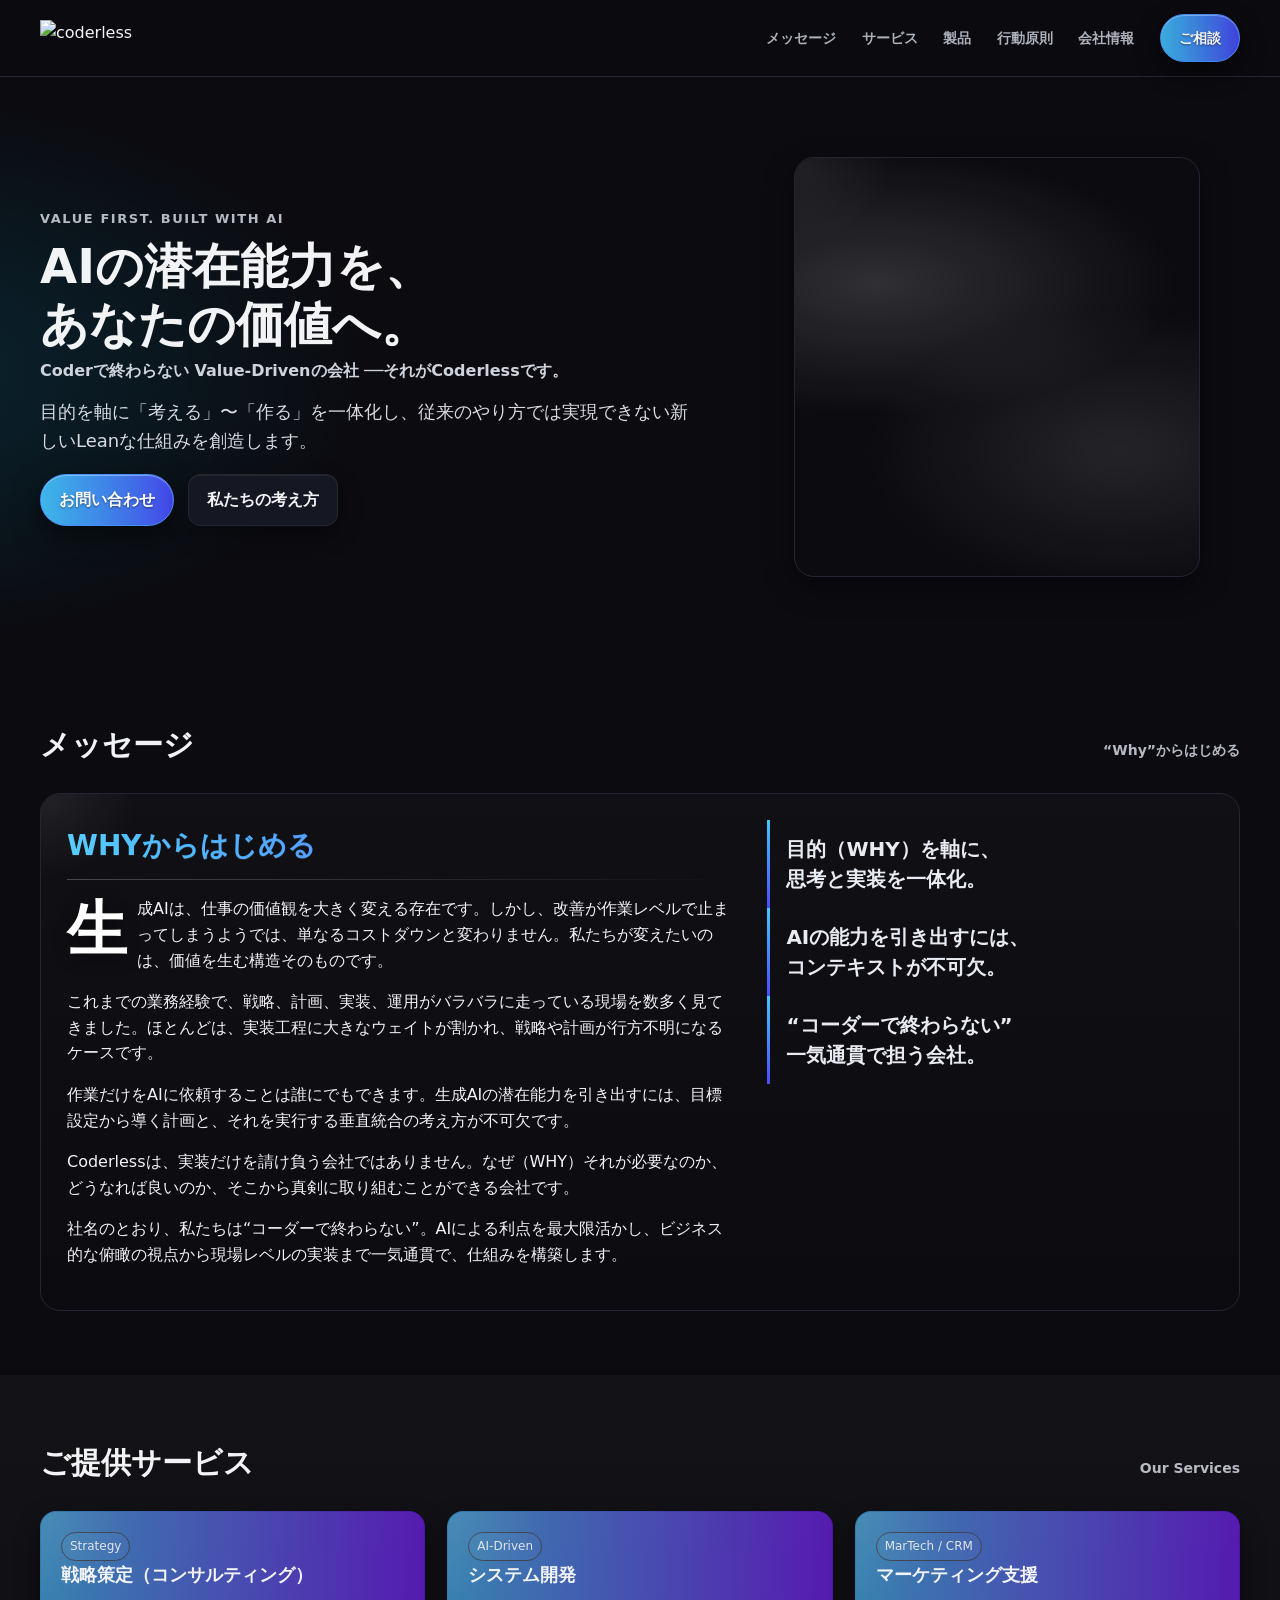
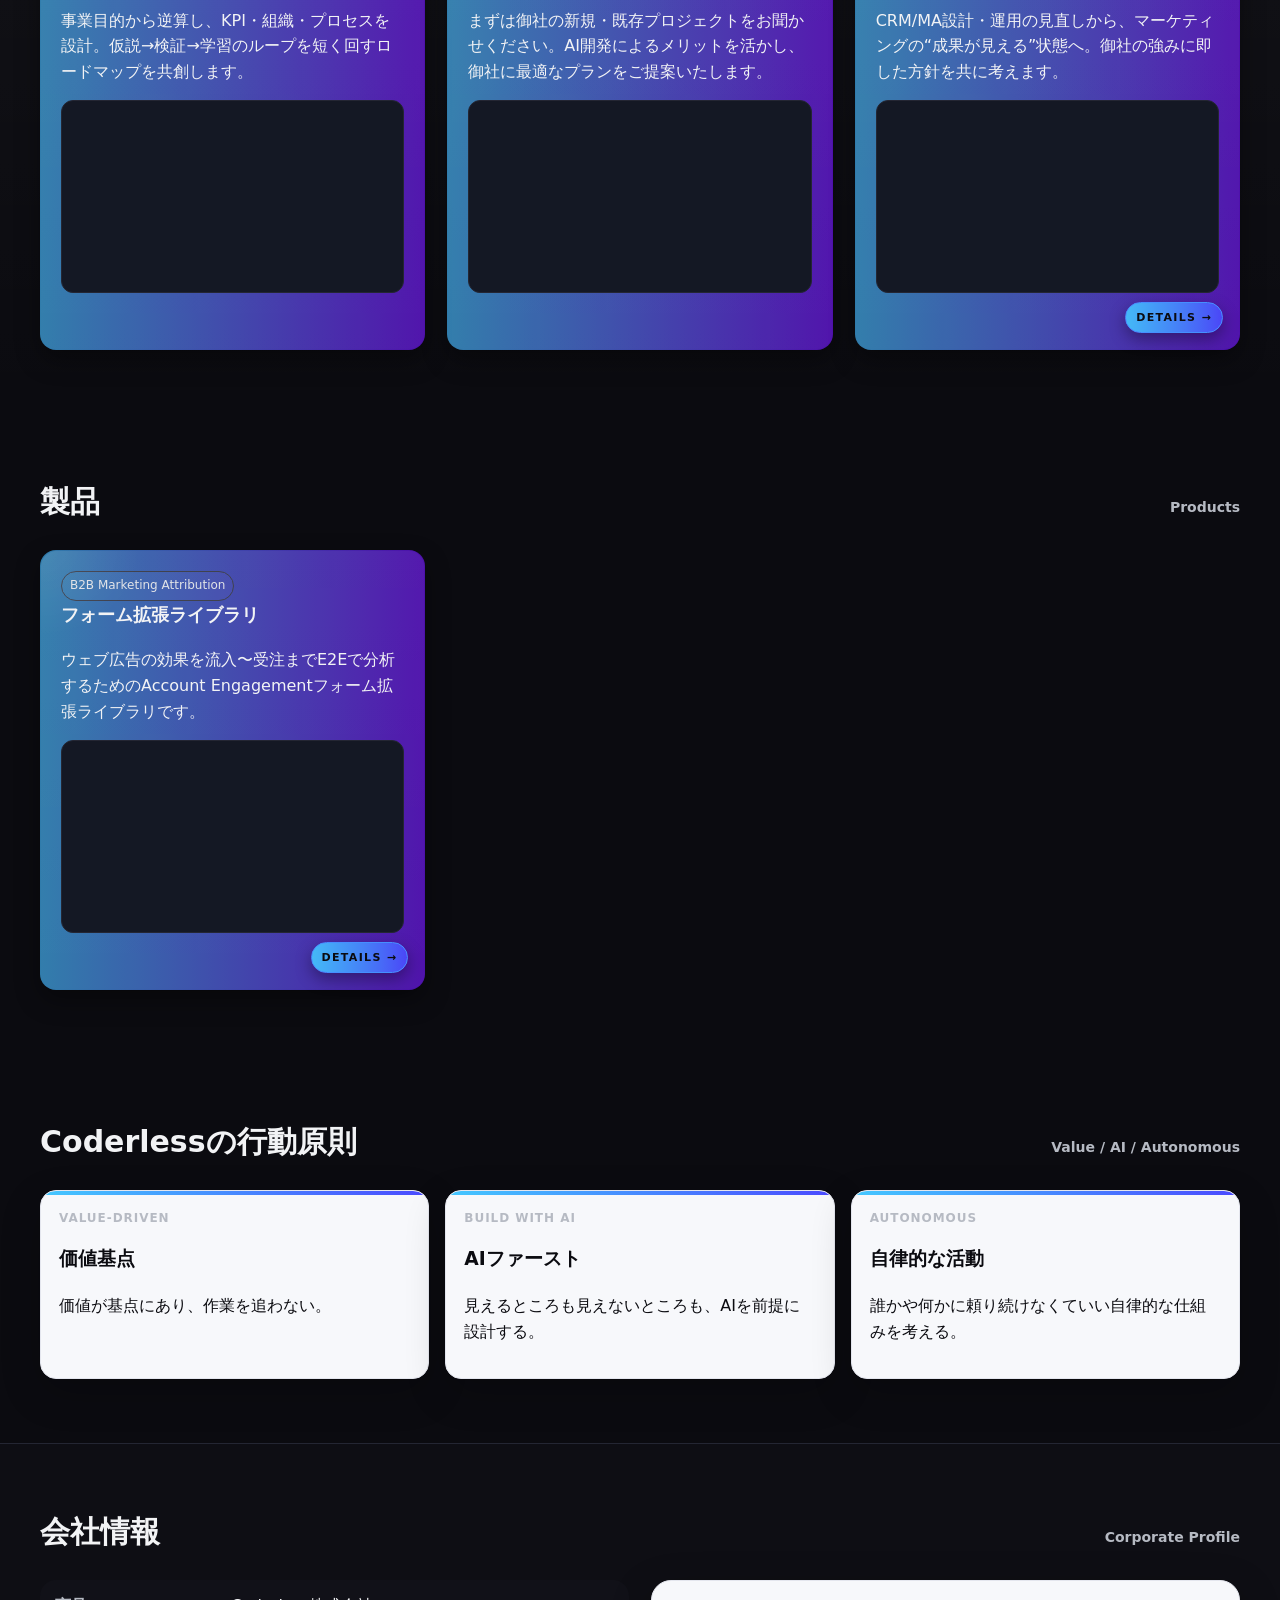
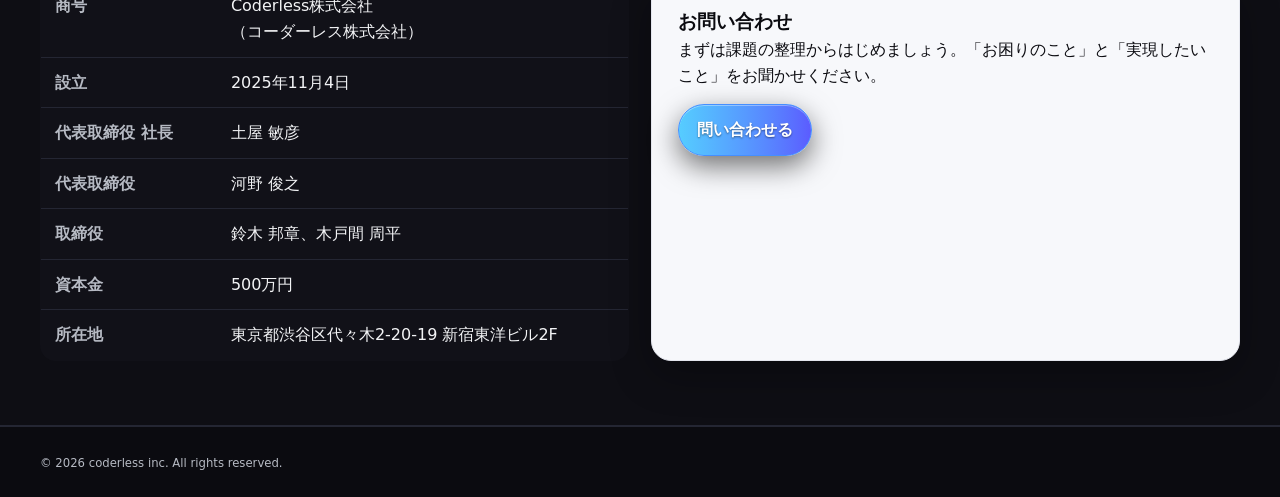
==== public_html/index.html @ b277b4e3 "cms: update public_html/index.html" ====
<!DOCTYPE html><html lang="ja" dir="ltr"><head>
  <!-- Google Tag Manager -->
<script async="" src="https://www.googletagmanager.com/gtm.js?id=GTM-NRD2DB9B"></script><script async="" src="https://www.googletagmanager.com/gtm.js?id=GTM-NRD2DB9B"></script><script async="" src="https://www.googletagmanager.com/gtm.js?id=GTM-NRD2DB9B"></script><script async="" src="https://www.googletagmanager.com/gtm.js?id=GTM-NRD2DB9B"></script><script data-cms-disabled="1" type="text/plain">(function(w,d,s,l,i){w[l]=w[l]||[];w[l].push({'gtm.start':
new Date().getTime(),event:'gtm.js'});var f=d.getElementsByTagName(s)[0],
j=d.createElement(s),dl=l!='dataLayer'?'&l='+l:'';j.async=true;j.src=
'https://www.googletagmanager.com/gtm.js?id='+i+dl;f.parentNode.insertBefore(j,f);
})(window,document,'script','dataLayer','GTM-NRD2DB9B');</script>
<!-- End Google Tag Manager -->
  <meta charset="utf-8">
  <meta name="viewport" content="width=device-width, initial-scale=1">
    <link rel="preconnect" href="https://source.unsplash.com">
  <link rel="preconnect" href="https://images.unsplash.com">
  <link rel="preload" as="image" href="https://source.unsplash.com/1600x900/?ai,technology">
<title>coderless inc. | Value First. Built with AI.</title>
  <meta name="description" content="AIの潜在能力を引き出し、身近な価値へと転換する。coderlessは、価値基点でAIと人の協働を設計し、戦略から実装までを一気通貫で支援します。">
  <meta name="color-scheme" content="dark light">
  <meta property="og:title" content="coderless inc. | Value First. Built with AI.">
  <meta property="og:description" content="AIの潜在能力を引き出し、身近な価値へと転換する。">
  <meta property="og:type" content="website">
  <meta property="og:url" content="https://www.coderless.co.jp/">
  <meta property="og:image" content="https://www.coderless.co.jp/assets/ogp.png">
  <meta name="twitter:card" content="summary_large_image">
  <link rel="canonical" href="https://www.coderless.co.jp/">
  <!-- 画像は後日差し替え。運用を軽くするため単一HTML。 -->
  <link rel="stylesheet" href="./assets/styles.css">

  <!-- SVG defs: brand gradient & white glow filter（ロゴ差し替え用） -->
  </head><body><svg width="0" height="0" aria-hidden="true" focusable="false" style="position:absolute;left:-9999px;">
    <defs>
      <linearGradient id="neonGrad" x1="0%" y1="0%" x2="100%" y2="0%">
        <stop offset="0%" stop-color="#00C8FF"></stop>
        <stop offset="100%" stop-color="#7A00FF"></stop>
      </linearGradient>
      <!-- 白い光彩（glow）: 黒ブラーではなく明るい外側光を想定 -->
      <filter id="whiteGlow" x="-50%" y="-50%" width="200%" height="200%">
        <feGaussianBlur in="SourceGraphic" stdDeviation="5" result="blur"></feGaussianBlur>
        <feColorMatrix in="blur" type="matrix" values="1 0 0 0 0
                  0 1 0 0 0
                  0 0 1 0 0
                  0 0 0 1 0" result="colored"></feColorMatrix>
        <feMerge>
          <feMergeNode in="colored"></feMergeNode>
          <feMergeNode in="SourceGraphic"></feMergeNode>
        </feMerge>
      </filter>
    </defs>
  </svg>
  <script data-cms-disabled="1" type="text/plain">
  {
    "@context": "https://schema.org",
    "@type": "Organization",
    "name": "Coderless株式会社",
    "url": "https://www.coderless.co.jp/",
    "logo": "https://www.coderless.co.jp/assets/coderless_logo.svg",
    "foundingDate": "2025-11-04",
    "address": {
      "@type": "PostalAddress",
      "addressRegion": "東京都",
      "addressLocality": "渋谷区代々木",
      "streetAddress": "2-20-19 新宿東洋ビル2F"
    }
  }
  </script>



  <!-- Google Tag Manager (noscript) -->
  <noscript><iframe src="https://www.googletagmanager.com/ns.html?id=GTM-NRD2DB9B"
  height="0" width="0" style="display:none;visibility:hidden"></iframe></noscript>
  <!-- End Google Tag Manager (noscript) -->
  <a class="skip-link" href="#main">コンテンツへスキップ</a>

  <header class="site-header" data-nav-open="false">
    <div class="container header-inner">
      <a href="#top" class="brand" aria-label="coderless home">
        <img class="brand-svg" src="https://www.coderless.co.jp/assets/coderless_logo.svg" alt="coderless">
      </a>

      <button class="nav-toggle" aria-expanded="false" aria-controls="site-nav" aria-label="メニューを開閉">
        <span class="sr-only">メニュー</span>
        <svg class="icon-bars" width="24" height="24" viewBox="0 0 24 24" aria-hidden="true">
          <rect x="3" y="6" width="18" height="2" rx="1"></rect>
          <rect x="3" y="11" width="18" height="2" rx="1"></rect>
          <rect x="3" y="16" width="18" height="2" rx="1"></rect>
        </svg>
        <svg class="icon-x" width="24" height="24" viewBox="0 0 24 24" aria-hidden="true">
          <path d="M5 5 L19 19 M19 5 L5 19" stroke="currentColor" stroke-width="2" stroke-linecap="round"></path>
        </svg>
      </button>

      <nav id="site-nav" class="primary-nav" aria-label="メインメニュー">
        <ul>
          <li><a href="#message" data-edit-id="navMessage">メッセージ</a></li>
          <li><a href="#services" data-edit-id="navServices">サービス</a></li>
          <li><a href="#products" data-edit-id="navProducts">製品</a></li>
          <li><a href="#principles" data-edit-id="navPrinciples">行動原則</a></li>
          <li><a href="#company" data-edit-id="navCompany">会社情報</a></li>
          <li><a class="nav-cta" href="https://forms.gle/zFeCRmxxMAehEFqu6" target="_blank" rel="noopener" data-edit-id="navCtaText" data-edit-link="contactForm">ご相談</a></li>
        </ul>
      </nav>
    </div>
    <div class="nav-backdrop" hidden=""></div>
  </header>

  <main id="main">
    <!-- ===== HERO ===== -->
    <section id="top" class="hero">
      <div class="container hero-grid">
        <div class="readable">
          <div class="eyebrow" data-edit-id="heroEyebrow">Value First. Built with AI</div>
          <h1>
            <span data-edit-id="heroTitle">AIの潜在能力を、<br>あなたの価値へ。</span><br>
            <small style="display:block;margin-top:8px;color:#cfd3dc;font-size: clamp(14px,1.8vw,16px);" data-edit-id="heroSubtitle">Coderで終わらない Value-Drivenの会社 <strong>──それがCoderless</strong>です。</small>
          </h1>
          <p class="lead" data-edit-id="heroLead">目的を軸に<span style="font-size: clamp(16px, 2.2vw, 18px);">「考える」〜「作る」を一体化し、</span><span style="font-size: clamp(16px, 2.2vw, 18px);">従来のやり方では実現できない新しいLeanな仕組みを創造し</span><span style="font-size: clamp(16px, 2.2vw, 18px);">ます。</span></p>
          <div class="cta-row">
            <a class="nav-cta" href="https://forms.gle/zFeCRmxxMAehEFqu6" target="_blank" rel="noopener" aria-label="お問い合わせフォームへ" data-edit-id="heroCtaPrimaryText" data-edit-link="contactForm">お問い合わせ</a>
            <a class="btn" href="#message" data-edit-id="heroCtaSecondaryText">私たちの考え方</a>
          </div>
        </div>
        <figure class="sample-visual corner-accent" aria-label="Hero photo"></figure>
      </div>
    </section>

    <!-- ===== MESSAGE ===== -->
    <section id="message" aria-labelledby="message-title">
      <div class="container">
        <div class="section-head">
          <h2 id="message-title" data-edit-id="messageTitle">メッセージ</h2>
          <div class="section-sub" data-edit-id="messageSub">“Why”からはじめる</div>
        </div>
        <article class="message lyric corner-accent">
          <div class="lyric-main stack-16">
            <h3 class="leadline" data-edit-id="messageLeadline">WHYからはじめる</h3>
            <div class="hairline" aria-hidden="true"></div>
            <p class="dropcap" data-edit-id="messageP1">生成AIは、仕事の価値観を大きく変える存在です。しかし、改善が作業レベルで止まってしまうようでは、単なるコストダウンと変わりません。私たちが変えたいのは、価値を生む構造そのものです。</p>
            <p data-edit-id="messageP2">これまでの業務経験で、戦略、計画、実装、運用がバラバラに走っている現場を数多く見てきました。ほとんどは、実装工程に大きなウェイトが割かれ、戦略や計画が行方不明になるケースです。</p>
            <p data-edit-id="messageP3">作業だけをAIに依頼することは誰にでもできます。生成AIの潜在能力を引き出すには、目標設定から導く計画と、それを実行する垂直統合の考え方が不可欠です。</p>
            <p data-edit-id="messageP4">Coderlessは、実装だけを請け負う会社ではありません。なぜ（WHY）それが必要なのか、どうなれば良いのか、そこから真剣に取り組むことができる会社です。</p>
            <p data-edit-id="messageP5">社名のとおり、私たちは“コーダーで終わらない”。AIによる利点を最大限活かし、ビジネス的な俯瞰の視点から現場レベルの実装まで一気通貫で、仕組みを構築します。</p>
          </div>
          <aside class="lyric-aside stack-16">
            <blockquote class="pullquote" data-edit-id="messageQuote1">目的（WHY）を軸に、<br>思考と実装を一体化。</blockquote>
            <blockquote class="pullquote" data-edit-id="messageQuote2">AIの能力を引き出すには、<br>コンテキストが不可欠。</blockquote>
            <blockquote class="pullquote" data-edit-id="messageQuote3">“コーダーで終わらない”<div>一気通貫で担う会社。</div></blockquote>
          </aside>
        </article>
      </div>
    </section>

    <!-- ===== SERVICES ===== -->
    <section id="services" class="section-alt" aria-labelledby="services-title">
      <div class="container">
        <div class="section-head">
          <h2 id="services-title" data-edit-id="servicesTitle">ご提供サービス</h2>
          <div class="section-sub" data-edit-id="servicesSub">Our Services</div>
        </div>
        <div class="cards">
          <div class="card corner-accent">
            <span class="pill" data-edit-id="service1Pill">Strategy</span>
            <h3 data-edit-id="service1Title">戦略策定（コンサルティング）</h3>
            <p data-edit-id="service1Desc">事業目的から逆算し、KPI・組織・プロセスを設計。仮説→検証→学習のループを短く回すロードマップを共創します。</p>
            <div class="media photo1" aria-hidden="true"></div>
          </div>
          <div class="card corner-accent">
            <span class="pill" data-edit-id="service2Pill">AI-Driven</span>
            <h3 data-edit-id="service2Title">システム開発</h3>
            <p data-edit-id="service2Desc">まずは御社の新規・既存プロジェクトをお聞かせください。AI開発によるメリットを活かし、御社に最適なプランをご提案いたします。</p>
            <div class="media photo1" aria-hidden="true"></div>
          </div>
          <a class="card corner-accent card-link" href="marketing/" aria-label="マーケティング支援のサービス詳細を見る">
            <span class="pill" data-edit-id="service3Pill">MarTech / CRM</span>
            <h3 data-edit-id="service3Title">マーケティング支援</h3>
            <p data-edit-id="service3Desc">CRM/MA設計・運用の見直しから、マーケティングの“成果が見える”状態へ。御社の強みに即した方針を共に考えます。</p>
            <div class="card-link-cta" aria-hidden="true">DETAILS</div>
            <div class="media photo1" aria-hidden="true" style="background-image: url('https://images.unsplash.com/photo-1556761175-5973dc0f32e7?auto=format&amp;fit=crop&amp;w=800&amp;q=80');"></div>
          </a>
        </div>
      </div>
    </section>

    <!-- ===== PRODUCTS ===== -->
    <section id="products" aria-labelledby="products-title">
      <div class="container">
        <div class="section-head">
          <h2 id="products-title" data-edit-id="productTitle">製品</h2>
          <div class="section-sub" data-edit-id="productSub">Products</div>
        </div>
        <div class="cards product-cards">
          <a class="card corner-accent card-link" href="aeformlib/" aria-label="Account Engagement フォーム拡張ライブラリの詳細を見る">
            <span class="pill" data-edit-id="product1Pill">B2B Marketing Attribution</span>
            <h3 data-edit-id="product1Title">フォーム拡張ライブラリ</h3>
            <p data-edit-id="product1Desc">ウェブ広告の効果を流入〜受注までE2Eで分析するためのAccount Engagementフォーム拡張ライブラリです。</p>
            <div class="card-link-cta" aria-hidden="true">DETAILS</div>
            <div class="media" aria-hidden="true" style="background-image: var(--photo-s4);"></div>
          </a>
        </div>
      </div>
    </section>

    <!-- ===== PRINCIPLES ===== -->
    <section id="principles" aria-labelledby="principles-title">
      <div class="container">
        <div class="section-head">
          <h2 id="principles-title" data-edit-id="principlesTitle">Coderlessの行動原則</h2>
          <div class="section-sub" data-edit-id="principlesSub">Value / AI / Autonomous</div>
        </div>
        <div class="principles">
          <div class="principle invert stack-16">
            <div class="kicker" data-edit-id="principle1Kicker">Value-Driven</div>
            <h3 data-edit-id="principle1Title">価値基点</h3>
            <p data-edit-id="principle1Desc">価値が基点にあり、作業を追わない。</p>
          </div>
          <div class="principle invert stack-16">
            <div class="kicker" data-edit-id="principle2Kicker">Build with AI</div>
            <h3 data-edit-id="principle2Title">AIファースト</h3>
            <p data-edit-id="principle2Desc">見えるところも見えないところも、AIを前提に設計する。</p>
          </div>
          <div class="principle invert stack-16">
            <div class="kicker" data-edit-id="principle3Kicker">Autonomous</div>
            <h3 data-edit-id="principle3Title">自律的な活動</h3>
            <p data-edit-id="principle3Desc">誰かや何かに頼り続けなくていい自律的な仕組みを考える。</p>
          </div>
        </div>
      </div>
    </section>

    <!-- ===== COMPANY INFO ===== -->
    <section id="company" class="company" aria-labelledby="company-title">
      <div class="container">
        <div class="section-head">
          <h2 id="company-title" data-edit-id="companyTitle">会社情報</h2>
          <div class="section-sub" data-edit-id="companySub">Corporate Profile</div>
        </div>
        <div class="company-grid">
          <div>
            <table>
              <tbody>
                <tr>
                  <th scope="row" data-edit-id="companyLabelName">商号</th>
                  <td data-edit-id="companyValueName">Coderless株式会社<br>（コーダーレス株式会社）</td>
                </tr>
                <tr>
                  <th scope="row" data-edit-id="companyLabelFounded">設立</th>
                  <td data-edit-id="companyValueFounded">2025年11月4日</td>
                </tr>
                <tr>
                  <th scope="row" data-edit-id="companyLabelPresident">代表取締役 社長</th>
                  <td data-edit-id="companyValuePresident">土屋 敏彦</td>
                </tr>
                <tr>
                  <th scope="row" data-edit-id="companyLabelDirector1">代表取締役</th>
                  <td data-edit-id="companyValueDirector1">河野 俊之</td>
                </tr>
                <tr>
                  <th scope="row" data-edit-id="companyLabelDirector2">取締役</th>
                  <td data-edit-id="companyValueDirector2">鈴木 邦章、木戸間 周平</td>
                </tr>
                <tr>
                  <th scope="row" data-edit-id="companyLabelCapital">資本金</th>
                  <td data-edit-id="companyValueCapital">500万円</td>
                </tr>
                <tr>
                  <th scope="row" data-edit-id="companyLabelAddress">所在地</th>
                  <td data-edit-id="companyValueAddress">東京都渋谷区代々木2-20-19 新宿東洋ビル2F</td>
                </tr>
              </tbody>
            </table>
          </div>
          <div class="cta-box invert-box stack-16">
            <h3 style="margin:0" data-edit-id="ctaTitle">お問い合わせ</h3>
            <p style="margin:0" data-edit-id="ctaBody">まずは課題の整理からはじめましょう。「お困りのこと」と「実現したいこと」をお聞かせください。</p>
            <div>
              <a class="nav-cta" href="https://forms.gle/zFeCRmxxMAehEFqu6" target="_blank" rel="noopener" data-edit-id="ctaButtonText" data-edit-link="contactForm">問い合わせる</a>
            </div>
          </div>
        </div>
      </div>
    </section>
  </main>

  <footer>
    <div class="container" role="contentinfo">
      <small data-edit-id="footerCopyright">© 2026 coderless inc. All rights reserved.</small>
    </div>
  </footer>

  <script src="./assets/scripts.js"></script>
    
<script data-cms-disabled="1" type="text/plain">document.addEventListener('click',function(e){var a=e.target.closest('a');if(a){e.preventDefault();e.stopPropagation()}},true)</script>

<script data-cms-disabled="1" type="text/plain">document.addEventListener('click',function(e){var a=e.target.closest('a');if(a){e.preventDefault();e.stopPropagation()}},true)</script><script data-cms-disabled="1" type="text/plain">document.addEventListener('click',function(e){var a=e.target.closest('a');if(a){e.preventDefault();e.stopPropagation()}},true)</script><script data-cms-disabled="1" type="text/plain">document.addEventListener('click',function(e){var a=e.target.closest('a');if(a){e.preventDefault();e.stopPropagation()}},true)</script></body></html>
---- public_html/assets/styles.css ----
/* ===== CSS VARIABLES ===== */
:root {
  --bg: #0b0b10;            /* 真っ黒ではなく少し柔らかい黒 */
  --bg-elev: #111118;        /* カード背景 */
  --bg-soft: #0e0e14;        /* セクション背景差 */
  --text: #f2f3f5;
  --muted: #b6bac3;
  --border: #242633;
  --accent0: #44C8FF;        /* brand light blue */
  --accent1: #4A4AFF;        /* brand blue */
  --white: #ffffff;
  --shadow: rgba(0,0,0,0.35);
  --radius-xl: 20px;
  --radius-lg: 16px;
  --radius-md: 12px;
  --radius-sm: 10px;
  --container: 1200px;       /* コンテンツ最大幅 */
}

/* Photo variables injected */
:root {
  --photo-hero: url('https://images.unsplash.com/photo-1498050108023-c5249f4df085?auto=format&fit=crop&w=1600&q=80');
  --photo-s1: url('https://images.unsplash.com/photo-1522071820081-009f0129c71c?auto=format&fit=crop&w=800&q=80');
  --photo-s2: url('https://images.unsplash.com/photo-1461749280684-dccba630e2f6?auto=format&fit=crop&w=800&q=80');
  --photo-s3: url('https://images.unsplash.com/photo-1519389950473-47ba0277781c?auto=format&fit=crop&w=800&q=80');
  --photo-s4: url('https://images.unsplash.com/photo-1460925895917-afdab827c52f?auto=format&fit=crop&w=800&q=80');
}

/* ===== RESET & BASICS ===== */
*, *::before, *::after { box-sizing: border-box; }
html, body {
  margin: 0;
  font-family: system-ui, -apple-system, "Segoe UI", Roboto, "Noto Sans JP", "Hiragino Sans", "Hiragino Kaku Gothic ProN", "Yu Gothic UI", "YuGothic", "Meiryo", sans-serif;
  color: var(--text);
  background: radial-gradient(1200px 600px at 80% -10%, rgba(122,0,255,0.18), transparent 60%),
              radial-gradient(900px 500px at -10% 10%, rgba(0,200,255,0.14), transparent 55%),
              var(--bg);
  line-height: 1.6;
  -webkit-font-smoothing: antialiased;
  -moz-osx-font-smoothing: grayscale;
}
html { scroll-behavior: smooth; }
body {
  margin: 0;
  font-family: system-ui, -apple-system, "Segoe UI", Roboto, "Noto Sans JP", "Hiragino Sans", "Hiragino Kaku Gothic ProN", "Yu Gothic UI", "YuGothic", "Meiryo", sans-serif;
  color: var(--text);
  background: radial-gradient(1200px 600px at 80% -10%, rgba(122,0,255,0.18), transparent 60%),
              radial-gradient(900px 500px at -10% 10%, rgba(0,200,255,0.14), transparent 55%),
              var(--bg);
  line-height: 1.6;
  -webkit-font-smoothing: antialiased;
  -moz-osx-font-smoothing: grayscale;
}

a { color: inherit; text-decoration: none; }
img { max-width: 100%; display: block; }
svg { vertical-align: middle; }

.container { width: min(100% - clamp(24px, 6vw, 96px), var(--container)); margin-inline: auto; }
.stack-32 > * + * { margin-top: 32px; }
.stack-24 > * + * { margin-top: 24px; }
.stack-16 > * + * { margin-top: 16px; }

/* ===== ACCESSIBILITY ===== */
.skip-link {
  position: absolute; left: -999px; top: auto;
  background: var(--bg-elev); color: var(--text);
  padding: 8px 12px; border-radius: 8px;
}
.skip-link:focus { left: 8px; top: 8px; z-index: 9999; }
.sr-only { position: absolute; width: 1px; height: 1px; padding: 0; margin: -1px; overflow: hidden; clip: rect(0,0,0,0); white-space: nowrap; border: 0; }

/* ===== HEADER ===== */
header {
  position: sticky; top: 0; z-index: 10000;
  backdrop-filter: blur(10px);
  background: color-mix(in oklab, var(--bg) 82%, transparent);
  border-bottom: 1px solid var(--border);
}
.header-inner { display: flex; align-items: center; justify-content: space-between; padding: 14px 0; }

/* ---- Logo area ---- */
.brand { display: inline-flex; align-items: center; gap: 14px; }
.logo-box { display: grid; place-items: center; width: 44px; height: 44px; border-radius: 12px; background: #0f0f16; border: 1px solid var(--border); box-shadow: 0 6px 20px var(--shadow) inset; }

/* フォールバックのテキストロゴ（SVG差替え推奨） */
.brand-wordmark {
  font-weight: 700; letter-spacing: 0.2px; font-size: clamp(16px, 1.9vw, 20px);
  display: inline-flex; align-items: baseline; gap: 2px;
}
.brand-wordmark .coder { color: var(--white); }
.brand-wordmark .less {
  background: linear-gradient(90deg, #c9c9c9, #7e7e86);
  -webkit-background-clip: text; background-clip: text; color: transparent;
}
.brand-wordmark .dotai {
  background: linear-gradient(90deg, var(--accent0), var(--accent1));
  -webkit-background-clip: text; background-clip: text; color: transparent;
  filter: drop-shadow(0 0 10px rgba(255,255,255,0.2));
}

.brand-svg { height: 36px; width: auto; display: block; }

/* ---- Nav ---- */
nav ul { list-style: none; display: flex; gap: clamp(12px, 2vw, 28px); padding: 0; margin: 0; }
.menu-btn { display: inline-flex; align-items: center; justify-content: center; gap: 8px; padding: 10px; border-radius: 10px; border: 1px solid var(--border); background: #12121a; box-shadow: 0 6px 16px rgba(0,0,0,0.35); }
.icon-bars rect { fill: #e9ebf2; }
.icon-x path { stroke: #e9ebf2; }
nav a { color: var(--muted); font-weight: 600; font-size: 14px; opacity: 0.95; }
nav a:hover { color: var(--text); }

.nav-cta {
  display: inline-flex; align-items: center; gap: 10px;
  padding: 12px 18px; border-radius: 999px;
  background: linear-gradient(90deg, color-mix(in oklab, var(--accent0) 90%, transparent), color-mix(in oklab, var(--accent1) 90%, transparent));
  color: #ffffff; font-weight: 900; border: 1px solid color-mix(in oklab, var(--accent0) 60%, var(--accent1) 60%);
  box-shadow: 0 10px 28px rgba(0,0,0,0.55), inset 0 1px 0 rgba(255,255,255,0.35);
  white-space: nowrap; text-shadow: 0 1px 2px rgba(0,0,0,0.45);
}

/* ===== HERO ===== */
.hero { padding: clamp(48px, 5vw, 80px) 0; }
.hero-grid { display: grid; grid-template-columns: 1.15fr 0.85fr; gap: clamp(24px, 5vw, 56px); align-items: center; }
.eyebrow { font-size: 13px; letter-spacing: 0.12em; text-transform: uppercase; color: var(--muted); font-weight: 700; }
h1 { font-size: clamp(28px, 5vw, 48px); line-height: 1.2; margin: 8px 0 0 0; }
.lead { font-size: clamp(16px, 2.2vw, 18px); color: #d9dbe2; }

.sample-visual {
  border: 1px solid var(--border);
  border-radius: var(--radius-xl);
  background: var(--photo-hero);
  background-size: cover; background-position: 50% 40%;
  box-shadow: 0 10px 30px var(--shadow);
  overflow: hidden; position: relative; min-height: 420px;
}
/* シンプルな(仮)ビジュアル */
.sample-visual::before, .sample-visual::after {
  content: ""; position: absolute; inset: 0;
  background: radial-gradient(500px 220px at 20% 30%, rgba(255,255,255,0.15), transparent 60%),
              radial-gradient(360px 200px at 80% 70%, rgba(255,255,255,0.10), transparent 70%);
  mix-blend-mode: screen; pointer-events: none;
}

.cta-row { display: flex; gap: 14px; flex-wrap: wrap; align-items: center; margin-top: 12px; }
.btn {
  display: inline-flex; align-items: center; gap: 10px; font-weight: 800;
  padding: 12px 18px; border-radius: 12px; border: 1px solid var(--border);
  background: #151722; color: var(--text);
  box-shadow: 0 8px 22px var(--shadow), inset 0 1px 0 rgba(255,255,255,0.06);
}
.btn:hover { transform: translateY(-1px); }

/* ===== MESSAGE ===== */
section { padding: clamp(40px, 5vw, 72px) 0; scroll-margin-top: 92px; }
.section-head { display: flex; justify-content: space-between; align-items: baseline; gap: 16px; margin-bottom: 24px; }
.section-head h2 { font-size: clamp(22px, 3.4vw, 30px); margin: 0; }
.section-sub { color: var(--muted); font-weight: 600; font-size: 14px; }

.message {
  display: grid; grid-template-columns: 1fr; gap: 18px;
  background: linear-gradient(180deg, rgba(255,255,255,0.02), transparent);
  border: 1px solid var(--border); border-radius: var(--radius-xl);
  padding: clamp(18px, 3.5vw, 26px);
}
/* 抒情的レイアウト */
.message.lyric { grid-template-columns: 1.2fr 0.8fr; gap: clamp(16px, 3vw, 32px); align-items: start; }
.lyric-main { }
.kicker-inline { color: var(--muted); letter-spacing: 0.12em; text-transform: uppercase; font-weight: 800; font-size: 12px; }
.leadline {
  font-size: clamp(22px, 3.2vw, 28px);
  line-height: 1.25; margin: 8px 0 6px 0;
  background: linear-gradient(90deg, var(--accent0), var(--accent1));
  -webkit-background-clip: text; background-clip: text; color: transparent;
  text-shadow: 0 1px 0 rgba(255,255,255,0.08);
}
.hairline { height: 1px; background: linear-gradient(90deg, rgba(255,255,255,0.24), rgba(255,255,255,0)); border: none; }
.dropcap { text-wrap: pretty; }
.dropcap::first-letter { float: left; font-size: clamp(40px, 6vw, 60px); line-height: 0.9; padding-right: 10px; padding-top: 6px; font-weight: 800; color: #fff; text-shadow: 0 4px 16px rgba(0,0,0,0.35); }
.lyric-aside { position: relative; }
.pullquote {
  font-size: clamp(16px, 2.6vw, 20px); line-height: 1.5; font-weight: 800; margin: 0;
  padding: 14px 14px 14px 16px; border-left: 3px solid; border-image: linear-gradient(180deg, var(--accent0), var(--accent1)) 1;
  color: #e9ebf2;
}
@media (max-width: 960px) {
  /* ナビのモバイル表示 */
  .nav-toggle { display: inline-flex; }
  .primary-nav { position: absolute; top: calc(100% + 8px); left: 12px; right: 12px; background: color-mix(in oklab, var(--bg-elev) 95%, transparent); border: 1px solid var(--border); border-radius: 12px; padding: 12px; box-shadow: 0 14px 36px rgba(0,0,0,0.5); transform-origin: top; transform: scaleY(0.98); opacity: 0; visibility: hidden; pointer-events: none; transition: opacity .18s ease, transform .18s ease, visibility .18s; }
  .primary-nav ul { flex-direction: column; gap: 12px; }
  [data-nav-open="true"] .primary-nav { transform: scaleY(1); opacity: 1; visibility: visible; pointer-events: auto; }
  .nav-backdrop { position: fixed; inset: 0; background: rgba(0,0,0,0.35); }
  .nav-backdrop[hidden] { display: none; }

  /* スマホ時：カード類は折り返し（1カラム） */
  .cards { display: grid; grid-template-columns: 1fr; gap: clamp(16px, 3vw, 22px); }
  .principles { display: grid; grid-template-columns: 1fr; gap: 16px; }
  .company-grid { display: grid; grid-template-columns: 1fr; gap: 22px; }
}

/* ===== SERVICES ===== */
.cards { display: grid; grid-template-columns: repeat(3, 1fr); gap: clamp(16px, 2.2vw, 22px); }
.card {
  background: linear-gradient(180deg, rgba(255,255,255,0.04), rgba(255,255,255,0.015)) padding-box,
              linear-gradient(90deg, rgba(68,185,255,0.65), rgba(114,20,255,0.65)) border-box;
  border: 1px solid transparent; border-radius: var(--radius-lg);
  padding: 20px; box-shadow: 0 10px 24px var(--shadow);
  transition: transform .2s ease, box-shadow .2s ease;
  color: var(--text);
}
.card-link { display: block; color: inherit; text-decoration: none; position: relative; }
.card-link:focus-visible { outline: 2px solid var(--accent0); outline-offset: 3px; }
.card-link-cta {
  position: absolute;
  right: 16px;
  bottom: 16px;
  font-size: 11px;
  font-weight: 800;
  letter-spacing: 0.12em;
  color: #0b0b10;
  background: linear-gradient(90deg, color-mix(in oklab, var(--accent0) 90%, transparent), color-mix(in oklab, var(--accent1) 90%, transparent));
  padding: 6px 10px;
  border-radius: 999px;
  border: 1px solid color-mix(in oklab, var(--accent0) 60%, var(--accent1) 60%);
  box-shadow: 0 6px 16px rgba(0,0,0,0.35);
}
.card-link-cta::after { content: " →"; }
.card-link:hover .card-link-cta {
  transform: translateY(-1px);
  box-shadow: 0 10px 22px rgba(0,0,0,0.45);
}
.card:hover { transform: translateY(-2px); box-shadow: 0 14px 36px rgba(0,0,0,0.45); }
.card h3 { margin-top: 0; font-size: 18px; }
.pill { display: inline-block; padding: 4px 8px; border-radius: 999px; border: 1px solid color-mix(in oklab, var(--border) 85%, #ffffff 15%); font-size: 12px; color: color-mix(in oklab, var(--muted) 40%, #ffffff 60%); background: rgba(255,255,255,0.02); }

.media { aspect-ratio: 16/9; border-radius: var(--radius-md); border: 1px solid var(--border); overflow: hidden; position: relative; background: #141824; background-size: cover; background-position: 50% 45%; }
.cards .card:nth-child(1) .media { background-image: var(--photo-s1); }
.cards .card:nth-child(2) .media { background-image: var(--photo-s2); }
.cards .card:nth-child(3) .media { background-image: var(--photo-s3); }
.cards .card:nth-child(4) .media { background-image: var(--photo-s4); }
.product-cards { grid-template-columns: repeat(1, minmax(0, 1fr)); }
.product-cards .media { background-image: var(--photo-s4); }
.media::after { content: ""; position: absolute; inset: 0; background: none; }

/* ===== PRINCIPLES ===== */
.principles { display: grid; grid-template-columns: repeat(3, 1fr); gap: 16px; }
.principle { position: relative; border-radius: var(--radius-lg); padding: 18px; }
.principle.invert { position: relative; overflow: hidden;
background:
  linear-gradient(90deg, var(--accent0), var(--accent1)) 0 0 / 100% 4px no-repeat,
  #f7f8fb;
color: #0b0b10; border: 1px solid #e4e6ee; border-radius: var(--radius-lg);
box-shadow: 0 14px 40px rgba(0,0,0,0.20); }
/* top bar moved to background layer on .principle.invert to avoid 1-2px misalignment */
.kicker { color: #5d6272; text-transform: uppercase; letter-spacing: 0.08em; font-size: 12px; font-weight: 800; }/* ===== PRINCIPLES ===== */
.principles { display: grid; grid-template-columns: repeat(3, 1fr); gap: 16px; }
.principle { background: linear-gradient(180deg, rgba(255,255,255,0.02), transparent); border: 1px solid var(--border); border-radius: var(--radius-lg); padding: 18px; }
.kicker { color: var(--muted); text-transform: uppercase; letter-spacing: 0.08em; font-size: 12px; font-weight: 800; }

/* ===== MARKETING PAIN ===== */
.pain-intro { color: var(--muted); max-width: 72ch; margin: 0 0 18px 0; font-size: clamp(14px, 1.6vw, 16px); }
.pain-grid { display: grid; grid-template-columns: repeat(3, minmax(0, 1fr)); gap: 16px; }
.pain-card {
  background: linear-gradient(180deg, rgba(255,255,255,0.04), rgba(255,255,255,0.015));
  border: 1px solid var(--border);
  border-radius: var(--radius-lg);
  padding: 16px;
  box-shadow:
    0 14px 30px rgba(4, 6, 20, 0.42),
    0 0 0 1px rgba(160, 226, 255, 0.18),
    0 0 36px rgba(160, 226, 255, 0.35),
    0 0 64px rgba(160, 226, 255, 0.22);
}
.pain-kicker {
  font-size: 11px;
  letter-spacing: 0.14em;
  text-transform: uppercase;
  color: var(--accent0);
  font-weight: 800;
}
.pain-copy { margin: 8px 0 0 0; font-weight: 700; }
@media (max-width: 960px) {
  .pain-grid { grid-template-columns: 1fr; }
}

/* ===== COMPANY ===== */
.company { background: var(--bg-soft); border-top: 1px solid var(--border); border-bottom: 1px solid var(--border); }
.company-grid { display: grid; grid-template-columns: 1fr 1fr; gap: 22px; }
.company table { width: 100%; border-collapse: collapse; background: var(--bg-elev); border: 1px solid var(--border); border-radius: var(--radius-lg); overflow: hidden; }
.company th, .company td { padding: 12px 14px; border-bottom: 1px solid var(--border); text-align: left; vertical-align: top; }
.company th { width: 30%; color: var(--muted); font-weight: 700; }
.company tr:last-child th, .company tr:last-child td { border-bottom: none; }

/* ===== CONTACT ===== */
.cta-box { background: linear-gradient(180deg, rgba(122,0,255,0.12), rgba(0,200,255,0.10)); border: 1px solid var(--border); border-radius: var(--radius-xl); padding: clamp(18px, 3.5vw, 26px); box-shadow: 0 12px 34px var(--shadow); }

footer { border-top: 1px solid var(--border); padding: 24px 0; color: var(--muted); font-size: 14px; }

/* ===== UTILS ===== */
.grid-2 { display: grid; grid-template-columns: 1fr 1fr; gap: clamp(16px, 3vw, 26px); }
/* 読みやすさのための行幅制御 */
.readable { max-width: 72ch; }
/* 角の濃淡アクセント（視線誘導） */
.corner-accent { position: relative; }
.corner-accent::after {
  content: ""; position: absolute; inset: 0; pointer-events: none; border-radius: inherit;
  background: radial-gradient(140px 120px at 0% 0%, rgba(255,255,255,0.08), transparent 70%);
  mix-blend-mode: screen;
}
/* 反転ボックス（白黒反転のコントラスト） */
.invert-box { background: #f7f8fb !important; color: #0b0b10; border: 1px solid #e4e6ee; box-shadow: 0 14px 40px rgba(0,0,0,0.28); }
.invert-box a { color: #0b0b10; }
.invert-box .nav-cta { color:#fff; }
/* 交互のセクション濃淡 */
.section-alt { background: linear-gradient(180deg, rgba(255,255,255,0.03), transparent); }

/* === Accessible Responsive Nav (from scratch) === */
.sr-only { position: absolute; width: 1px; height: 1px; padding: 0; margin: -1px; overflow: hidden; clip: rect(0,0,0,0); white-space: nowrap; border: 0; }
.site-header { position: sticky; top: 0; z-index: 10000; }
.brand-svg { height: 36px; width: auto; display: block; }

.nav-toggle { display: none; align-items: center; justify-content: center; gap: 8px; padding: 10px; border-radius: 10px; border: 1px solid var(--border); background: #12121a; box-shadow: 0 6px 16px rgba(0,0,0,0.35); color: var(--text); }
.icon-x { display: none; }
[data-nav-open="true"] .icon-bars { display: none; }
[data-nav-open="true"] .icon-x { display: inline; }

.primary-nav ul { list-style: none; display: flex; gap: clamp(12px, 2vw, 28px); padding: 0; margin: 0; align-items: center; }

@media (max-width: 960px) {
  .nav-toggle { display: inline-flex; }
  .primary-nav { position: absolute; top: calc(100% + 8px); left: 12px; right: 12px; background: color-mix(in oklab, var(--bg-elev) 95%, transparent); border: 1px solid var(--border); border-radius: 12px; padding: 12px; box-shadow: 0 14px 36px rgba(0,0,0,0.5); transform-origin: top; transform: scaleY(0.98); opacity: 0; visibility: hidden; pointer-events: none; transition: opacity .18s ease, transform .18s ease, visibility .18s; }
  .primary-nav ul { flex-direction: column; gap: 12px; }
  [data-nav-open="true"] .primary-nav { transform: scaleY(1); opacity: 1; visibility: visible; pointer-events: auto; }
  .nav-backdrop { position: fixed; inset: 0; background: rgba(0,0,0,0.35); }
  .nav-backdrop[hidden] { display: none; }
}

@media (min-width: 961px) {
  .nav-toggle { display: none; }
  .primary-nav { position: static; background: transparent; border: 0; border-radius: 0; padding: 0; box-shadow: none; transform: none; opacity: 1; visibility: visible; pointer-events: auto; }
  .cards { grid-template-columns: repeat(3, 1fr); }
}

@media (max-width: 960px) {
  /* 他セクションもスマホで折り返し */
  .hero-grid { grid-template-columns: 1fr; }
  .message.lyric { grid-template-columns: 1fr; }
  .grid-2 { grid-template-columns: 1fr; }
}

@media (max-width: 960px) {
  /* 強制上書き（スマホ時に1カラム） */
  .principles { grid-template-columns: 1fr !important; }
  .company-grid { grid-template-columns: 1fr !important; }
}
@media (max-width: 960px) {
  .cards { grid-template-columns: 1fr !important; }
  .card-link { display: block; padding-bottom: 56px; }
  .card-link-cta { position: absolute !important; margin-top: 0; }
}

@media (min-width: 961px) {
  /* デスクトップでは必ず3ペイン */
  .cards { display: grid; grid-template-columns: repeat(3, minmax(0,1fr)) !important; }
}

@media (min-width: 961px) {
  .cards { grid-template-columns: repeat(3, minmax(0,1fr)) !important; gap: clamp(16px, 2.2vw, 22px) !important; }
}

@media (min-width: 961px) {
  /* デスクトップは見え方を維持しつつ重なり回避 */
  .card-link { padding-bottom: 56px; }
}

@media (min-width: 961px) {
  .company-grid { grid-template-columns: 1fr 1fr !important; }
}
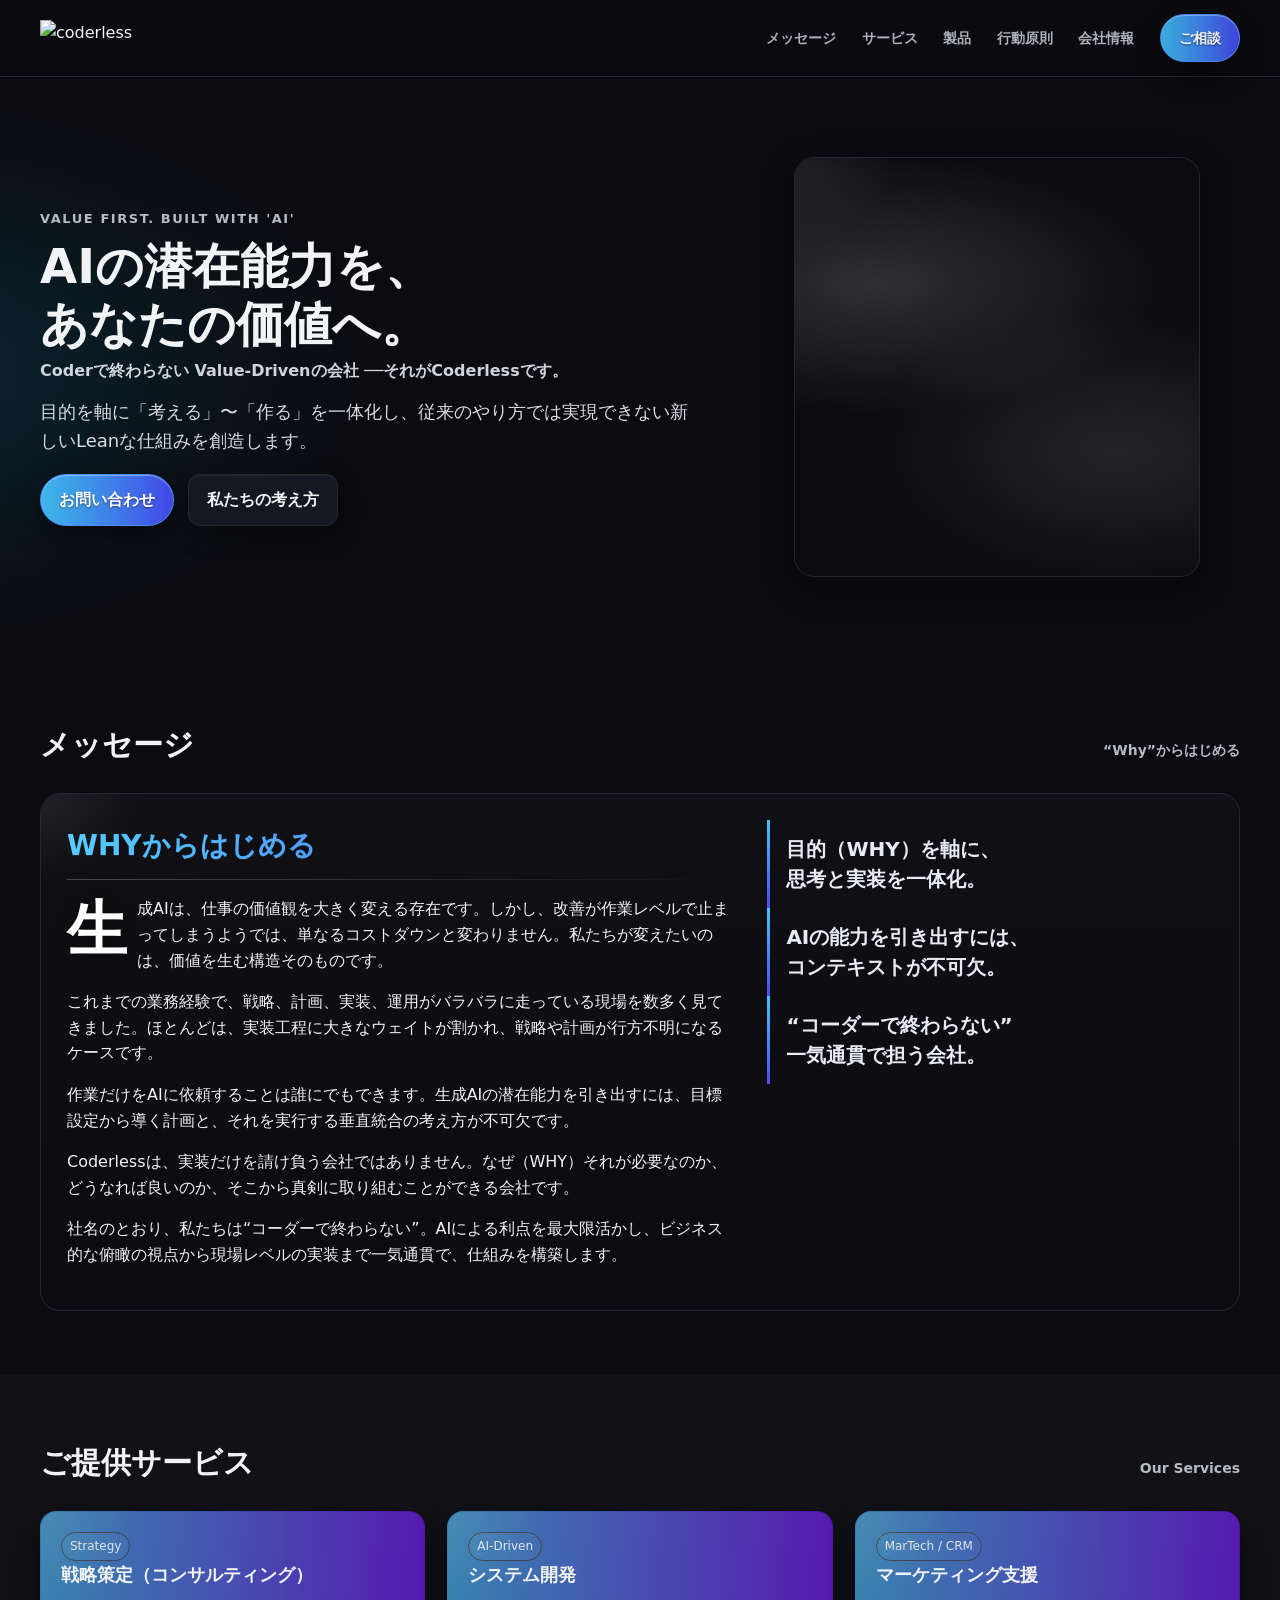
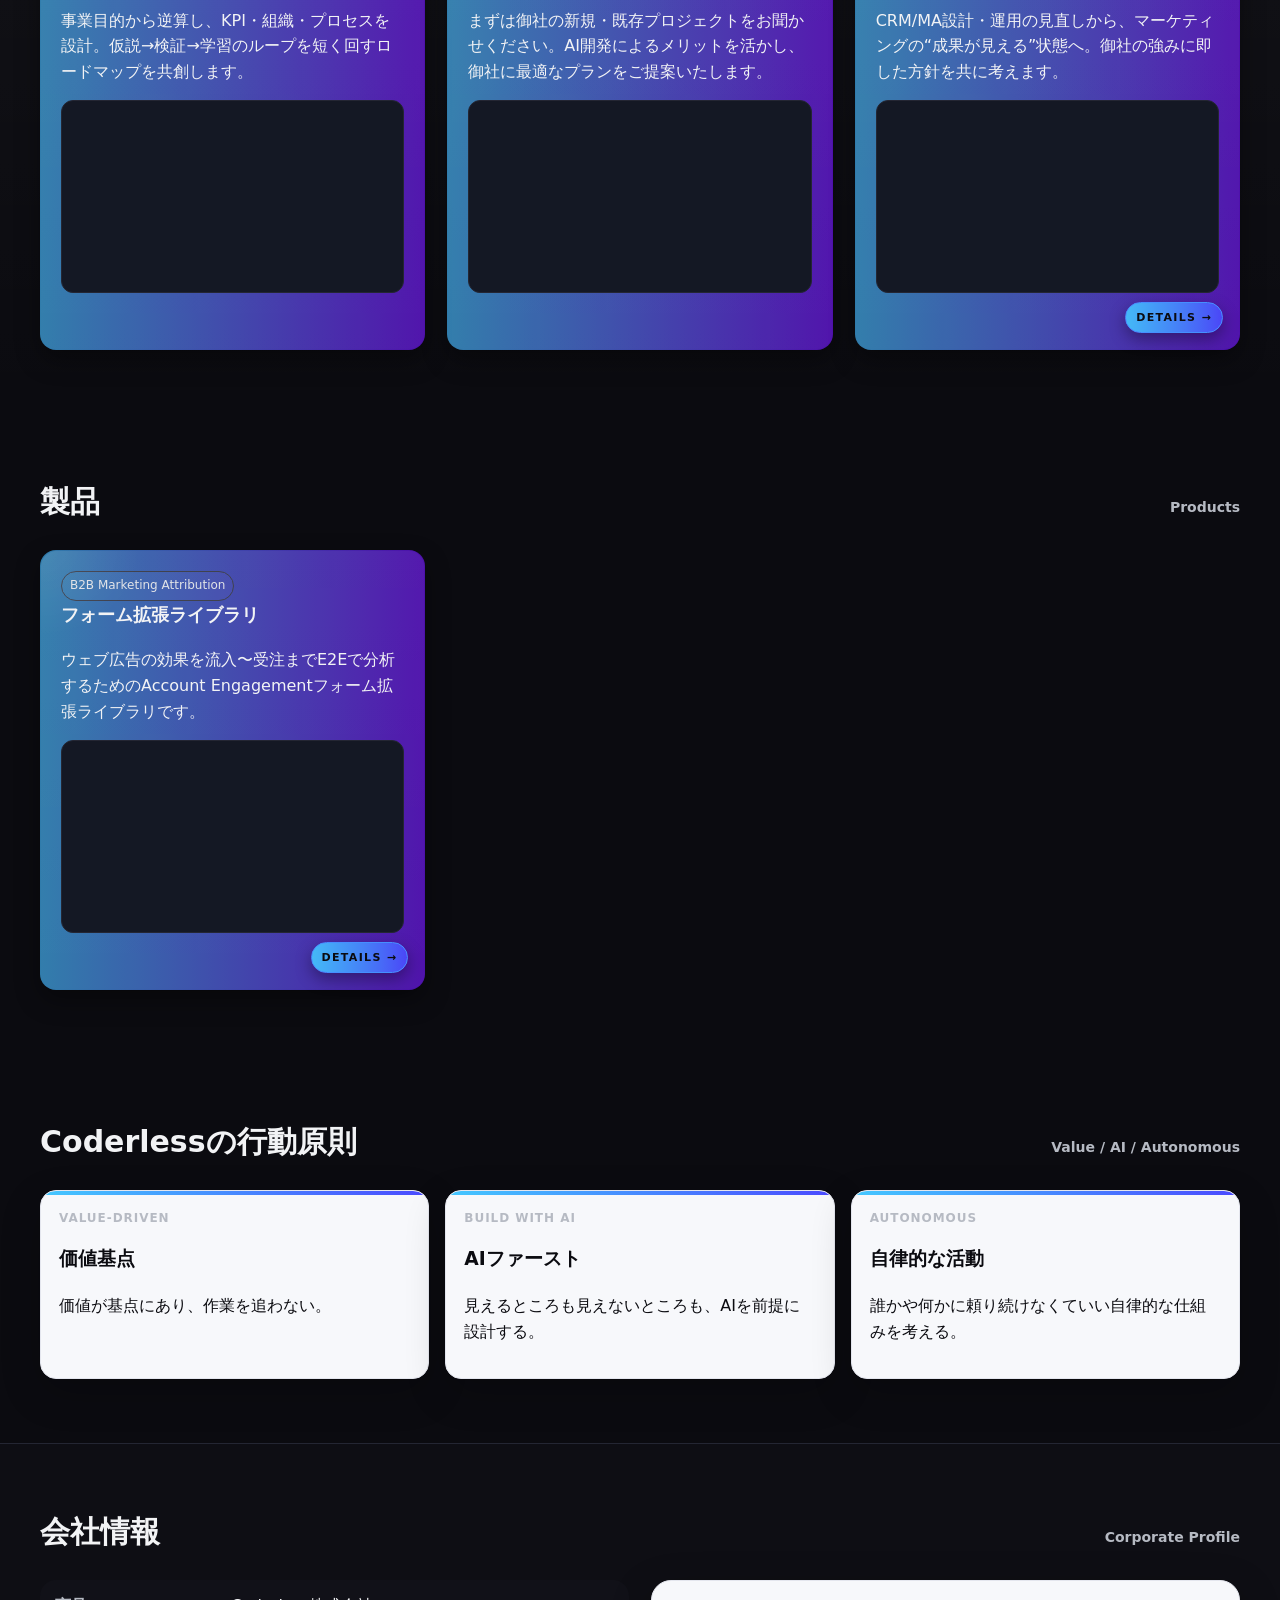
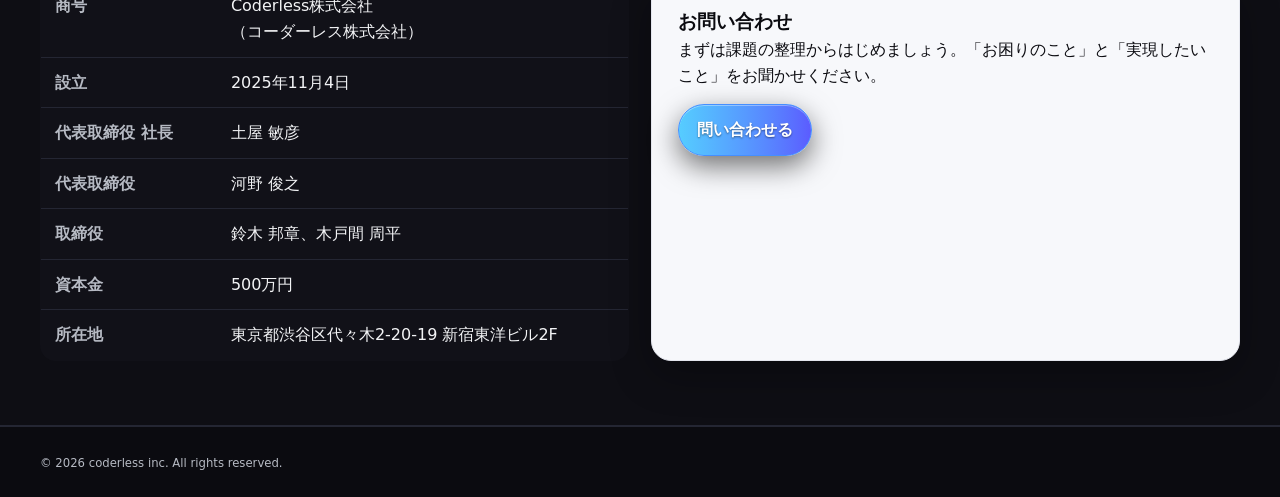
==== commit e586ee50: "cms: update public_html/index.html" ====
--- a/public_html/index.html
+++ b/public_html/index.html
@@ -45,22 +45,7 @@
       </filter>
     </defs>
   </svg>
-  <script data-cms-disabled="1" type="text/plain">
-  {
-    "@context": "https://schema.org",
-    "@type": "Organization",
-    "name": "Coderless株式会社",
-    "url": "https://www.coderless.co.jp/",
-    "logo": "https://www.coderless.co.jp/assets/coderless_logo.svg",
-    "foundingDate": "2025-11-04",
-    "address": {
-      "@type": "PostalAddress",
-      "addressRegion": "東京都",
-      "addressLocality": "渋谷区代々木",
-      "streetAddress": "2-20-19 新宿東洋ビル2F"
-    }
-  }
-  </script>
+  
 
 
 
@@ -107,7 +92,7 @@
     <section id="top" class="hero">
       <div class="container hero-grid">
         <div class="readable">
-          <div class="eyebrow" data-edit-id="heroEyebrow">Value First. Built with AI</div>
+          <div class="eyebrow" data-edit-id="heroEyebrow">Value First. Built with 'AI'</div>
           <h1>
             <span data-edit-id="heroTitle">AIの潜在能力を、<br>あなたの価値へ。</span><br>
             <small style="display:block;margin-top:8px;color:#cfd3dc;font-size: clamp(14px,1.8vw,16px);" data-edit-id="heroSubtitle">Coderで終わらない Value-Drivenの会社 <strong>──それがCoderless</strong>です。</small>
@@ -285,8 +270,8 @@
     </div>
   </footer>
 
-  <script src="./assets/scripts.js"></script>
+  
     
-<script data-cms-disabled="1" type="text/plain">document.addEventListener('click',function(e){var a=e.target.closest('a');if(a){e.preventDefault();e.stopPropagation()}},true)</script>
-
-<script data-cms-disabled="1" type="text/plain">document.addEventListener('click',function(e){var a=e.target.closest('a');if(a){e.preventDefault();e.stopPropagation()}},true)</script><script data-cms-disabled="1" type="text/plain">document.addEventListener('click',function(e){var a=e.target.closest('a');if(a){e.preventDefault();e.stopPropagation()}},true)</script><script data-cms-disabled="1" type="text/plain">document.addEventListener('click',function(e){var a=e.target.closest('a');if(a){e.preventDefault();e.stopPropagation()}},true)</script></body></html>+
+
+</body></html>
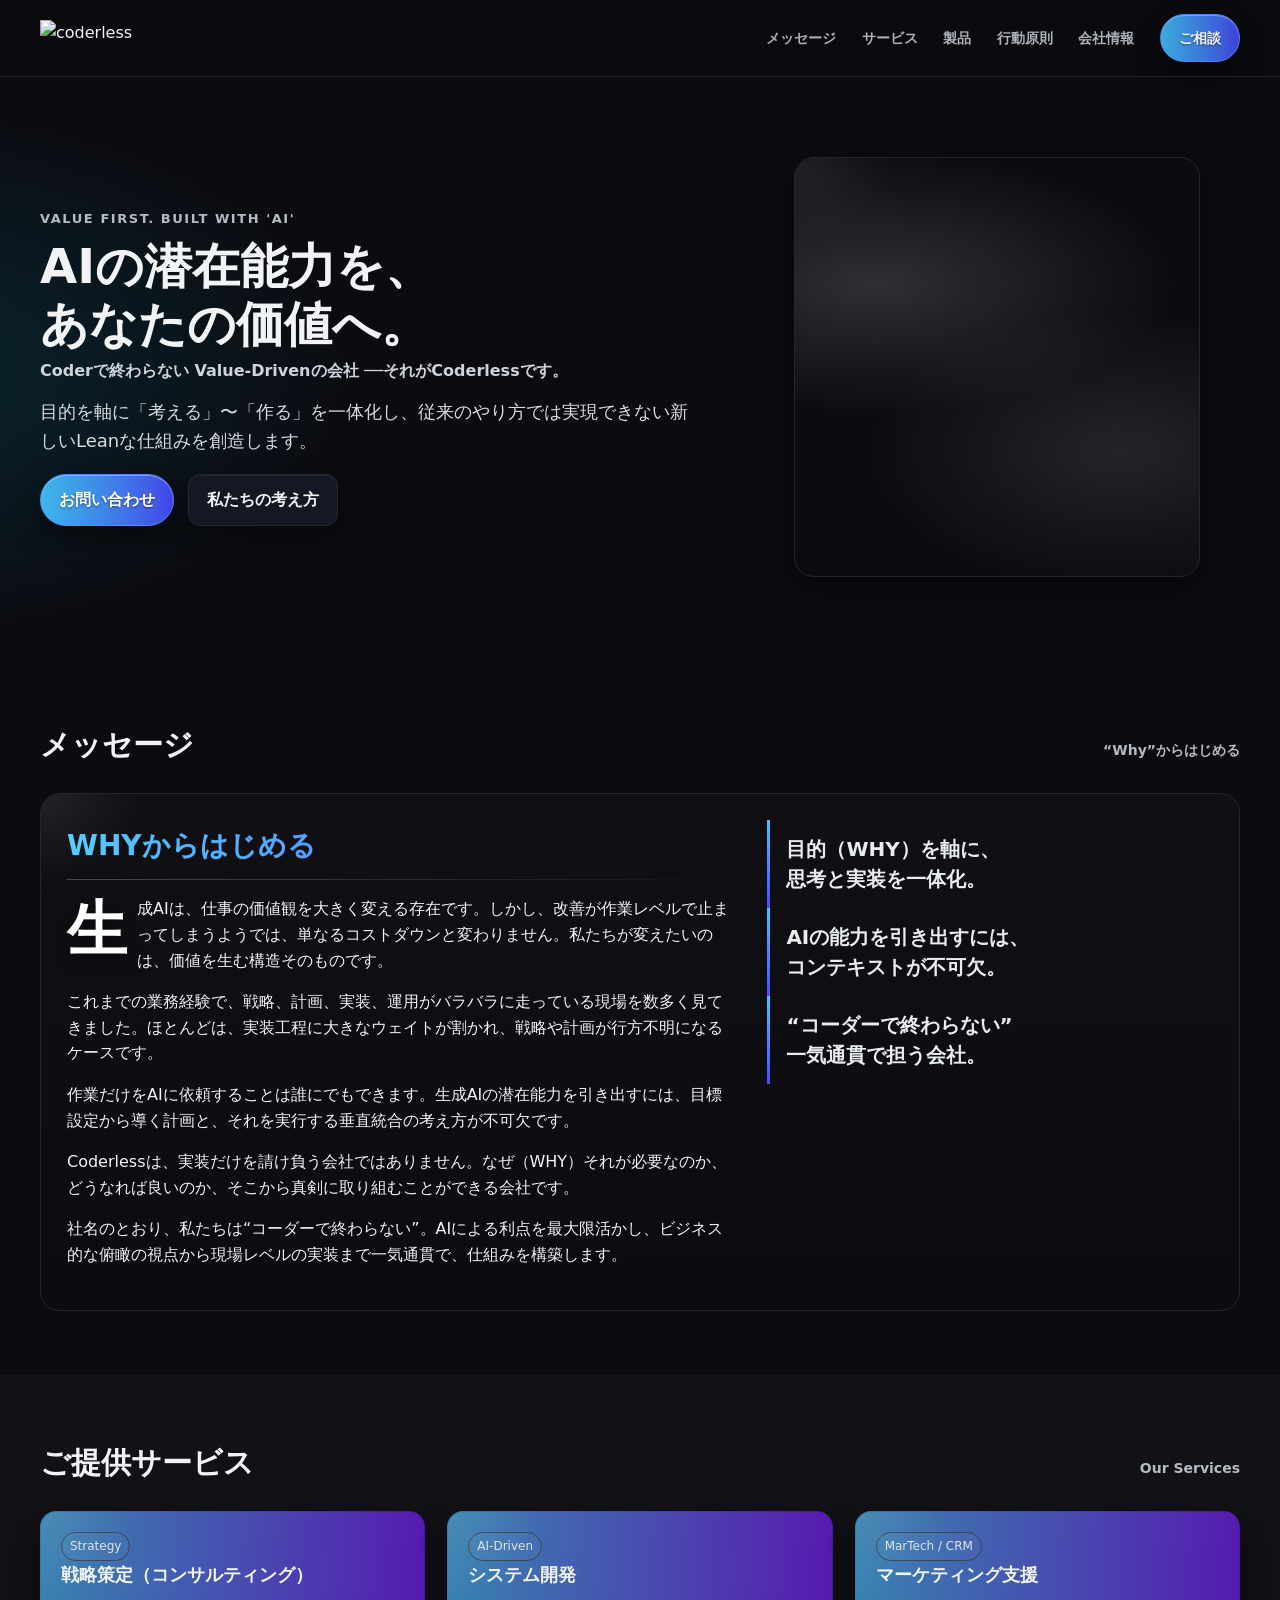
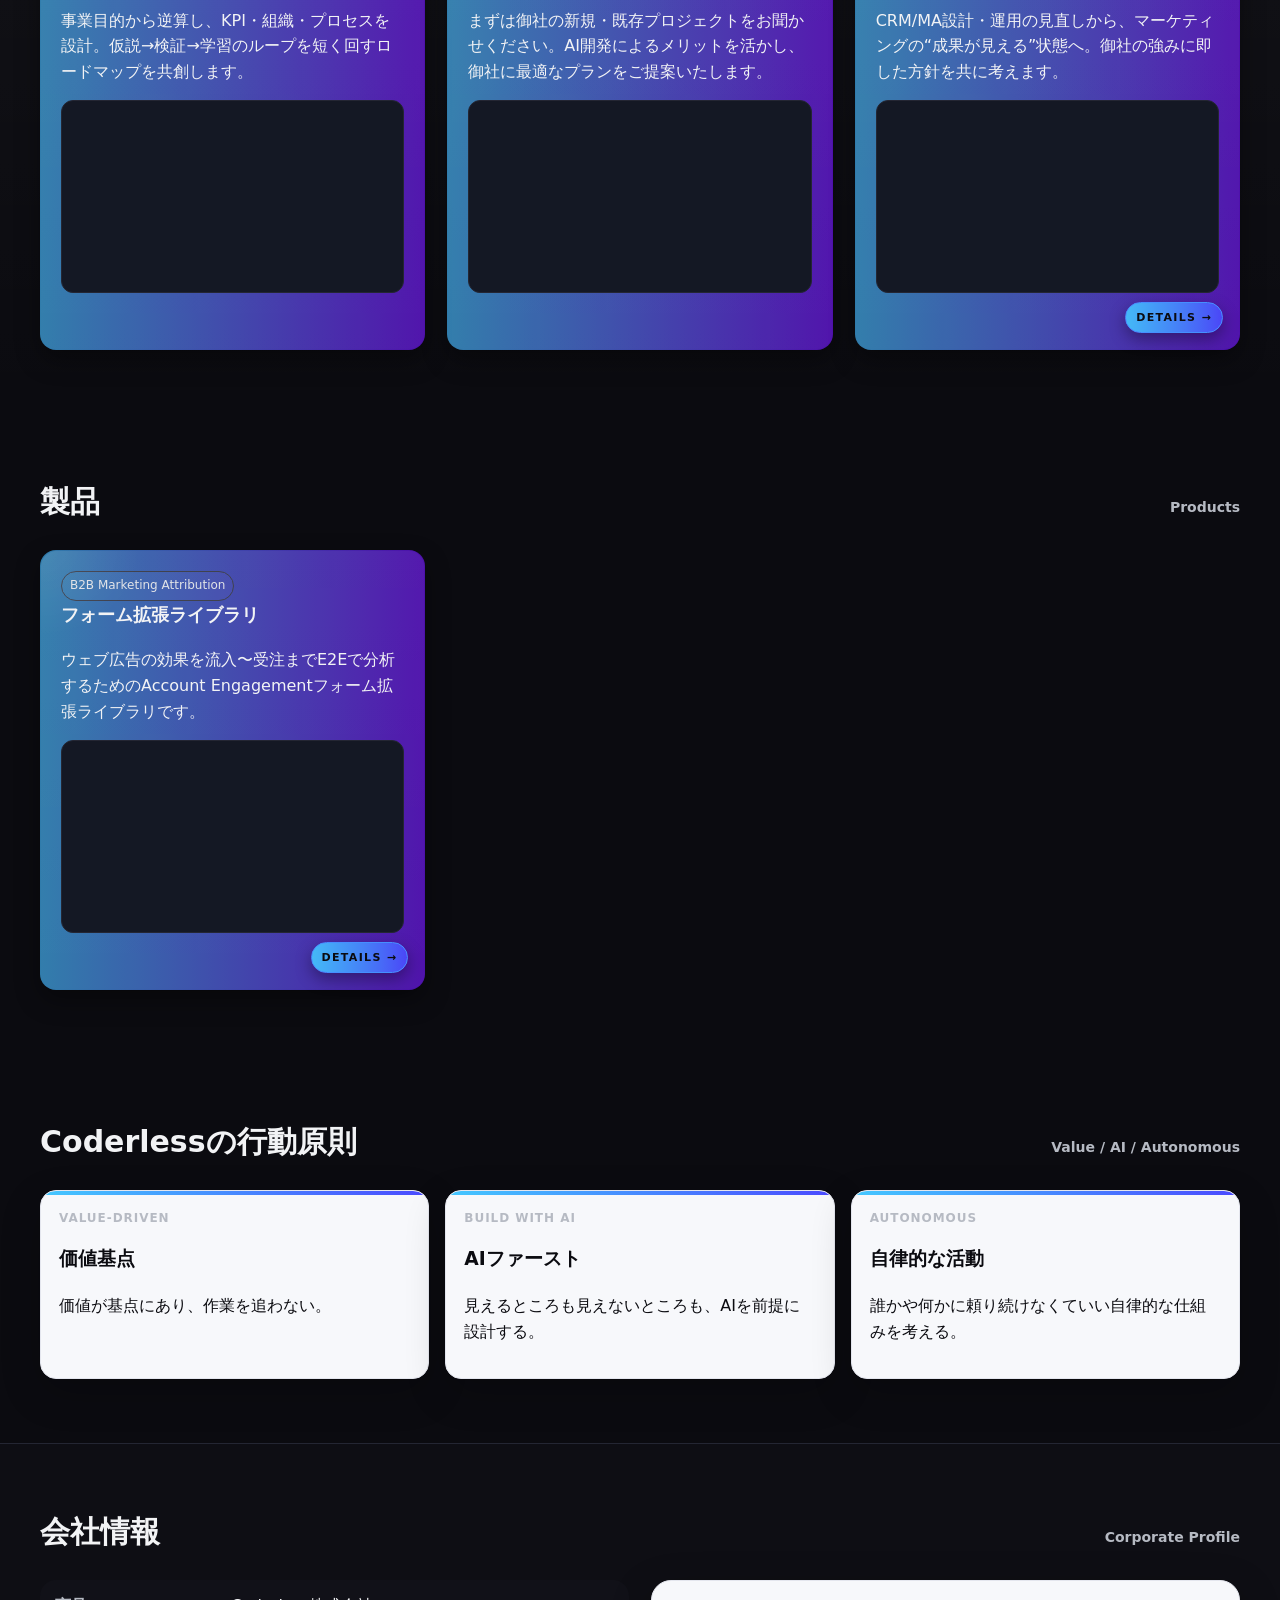
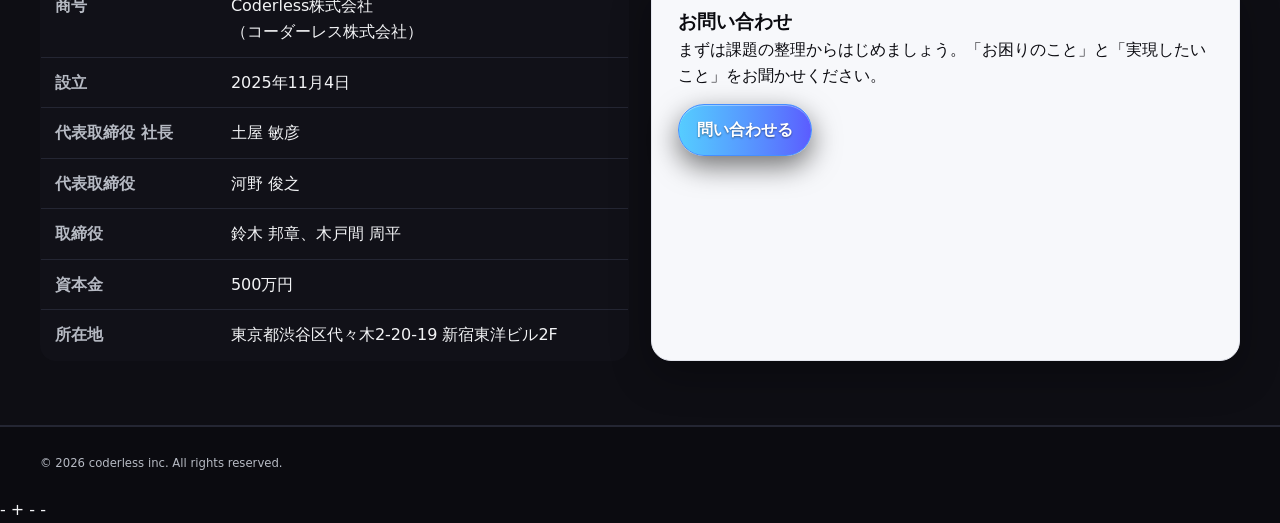
==== commit 300170fa: "cms: update 2 files" ====
--- a/public_html/index.html
+++ b/public_html/index.html
@@ -45,7 +45,23 @@
       </filter>
     </defs>
   </svg>
-  
+    <script data-cms-disabled="1" type="text/plain">
+  {
+    "@context": "https://schema.org",
+    "@type": "Organization",
+    "name": "Coderless株式会社",
+    "url": "https://www.coderless.co.jp/",
+    "logo": "https://www.coderless.co.jp/assets/coderless_logo.svg",
+    "foundingDate": "2025-11-04",
+    "address": {
+      "@type": "PostalAddress",
+      "addressRegion": "東京都",
+      "addressLocality": "渋谷区代々木",
+      "streetAddress": "2-20-19 新宿東洋ビル2F"
+    }
+  }
+  </script>
+
 
 
 
@@ -272,6 +288,12 @@
 
   
     
+-  <script src="./assets/scripts.js"></script>
++  
+     
+-<script data-cms-disabled="1" type="text/plain">document.addEventListener('click',function(e){var a=e.target.closest('a');if(a){e.preventDefault();e.stopPropagation()}},true)</script>
+ 
+-<script data-cms-disabled="1" type="text/plain">document.addEventListener('click',function(e){var a=e.target.closest('a');if(a){e.preventDefault();e.stopPropagation()}},true)</script><script data-cms-disabled="1" type="text/plain">document.addEventListener('click',function(e){var a=e.target.closest('a');if(a){e.preventDefault();e.stopPropagation()}},true)</script><script data-cms-disabled="1" type="text/plain">document.addEventListener('click',function(e){var a=e.target.closest('a');if(a){e.preventDefault();e.stopPropagation()}},true)</script>
 
 
 </body></html>
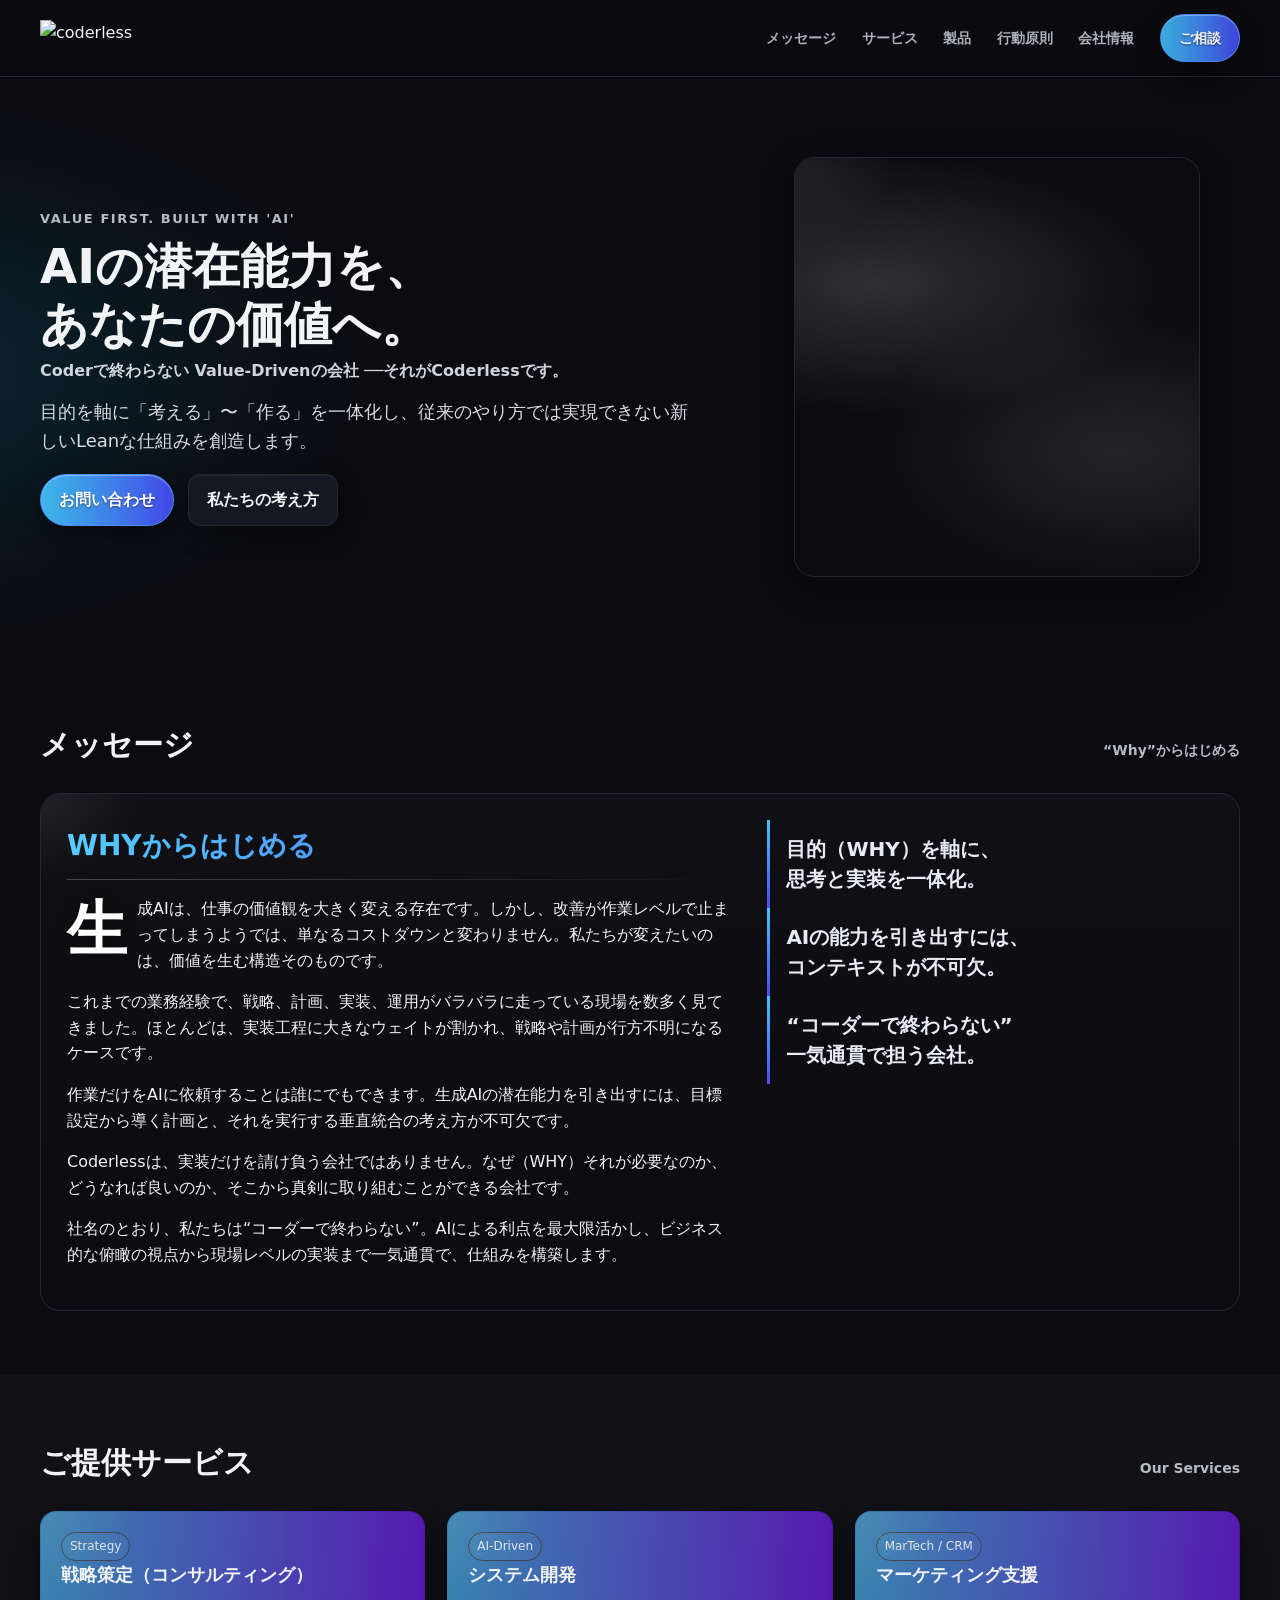
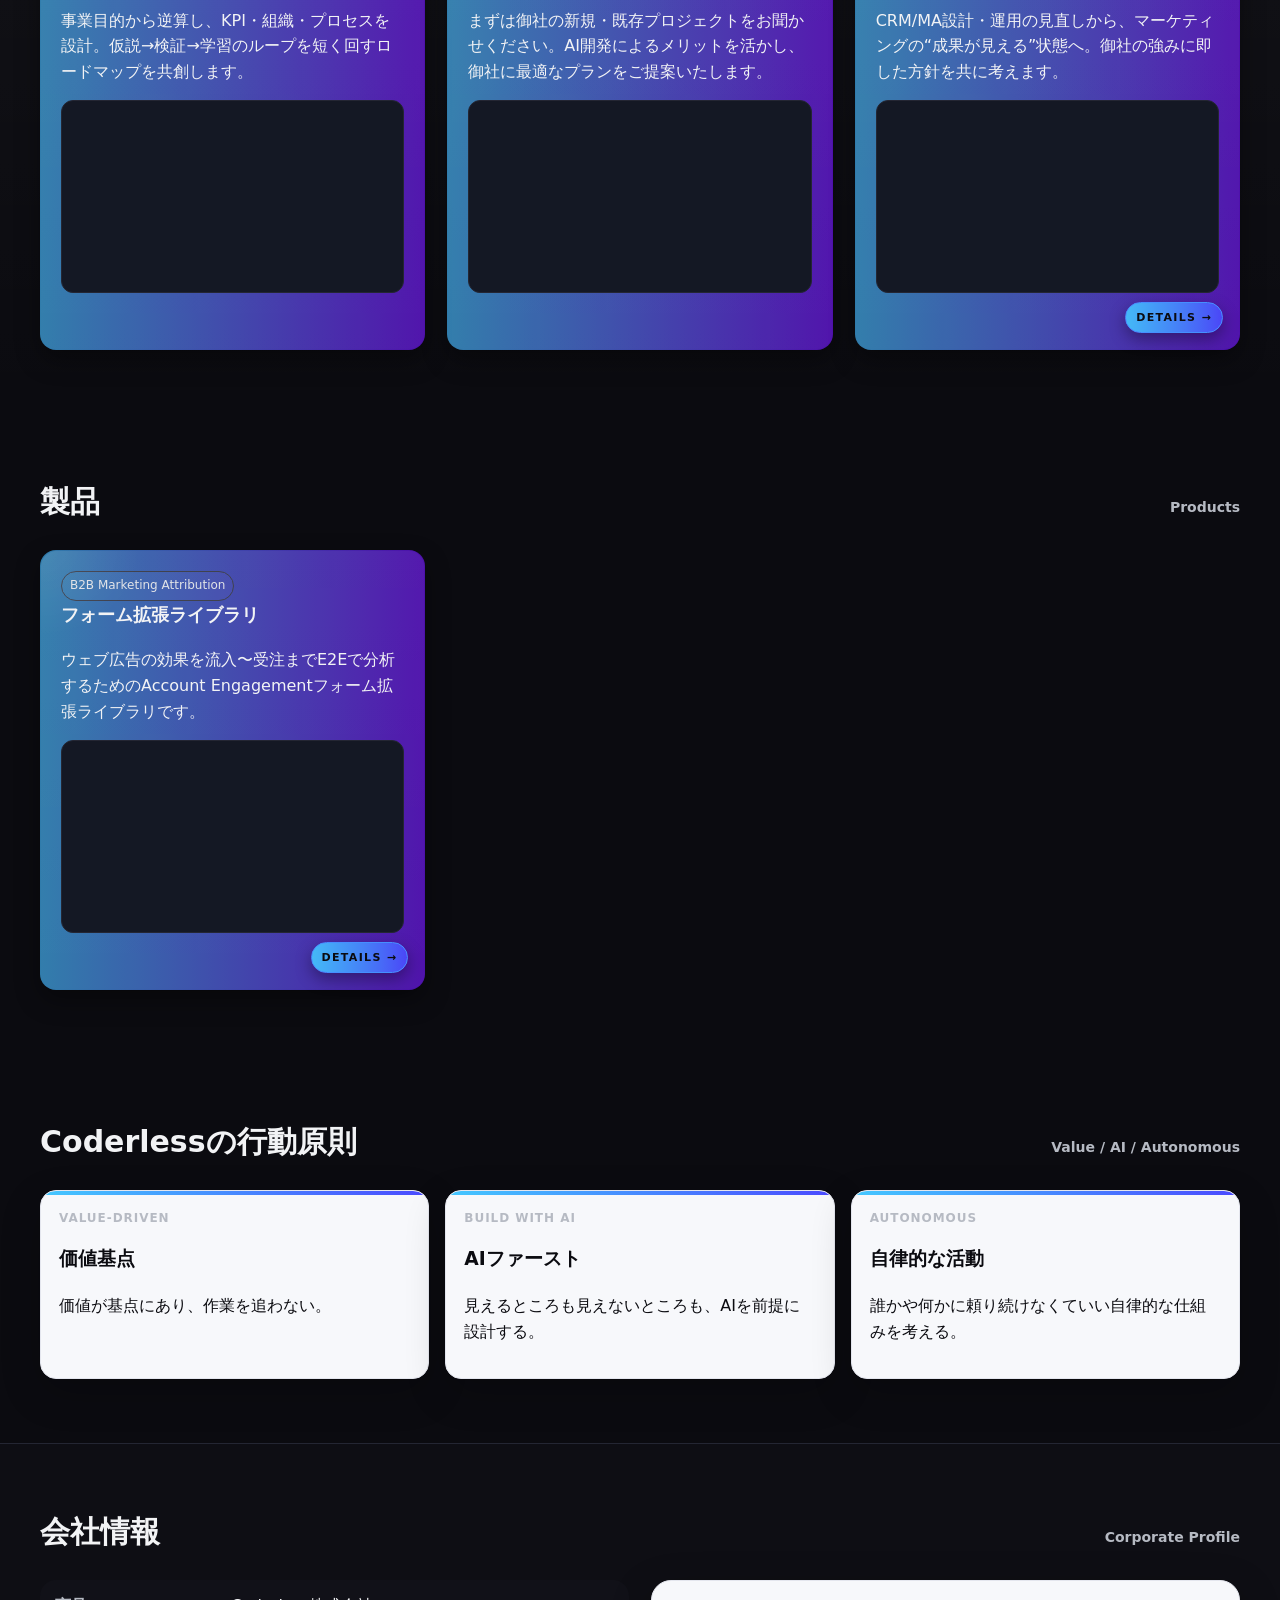
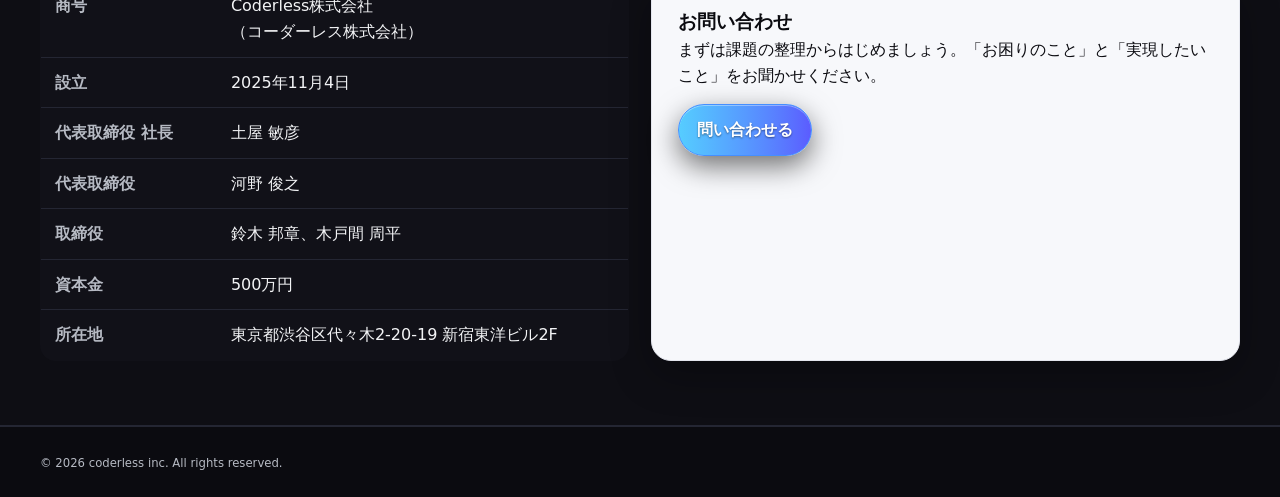
==== commit 9fd7d091: "cms: update public_html/index.html" ====
--- a/public_html/index.html
+++ b/public_html/index.html
@@ -45,7 +45,8 @@
       </filter>
     </defs>
   </svg>
-    <script data-cms-disabled="1" type="text/plain">
+     
+<script data-cms-disabled="1" type="text/plain">
   {
     "@context": "https://schema.org",
     "@type": "Organization",
@@ -288,12 +289,12 @@
 
   
     
--  <script src="./assets/scripts.js"></script>
-+  
+  <script ="" src="./assets/scripts.js"></script>
+  
      
--<script data-cms-disabled="1" type="text/plain">document.addEventListener('click',function(e){var a=e.target.closest('a');if(a){e.preventDefault();e.stopPropagation()}},true)</script>
+<script ="">document.addEventListener('click',function(e){var a=e.target.closest('a');if(a){e.preventDefault();e.stopPropagation()}},true)</script>
  
--<script data-cms-disabled="1" type="text/plain">document.addEventListener('click',function(e){var a=e.target.closest('a');if(a){e.preventDefault();e.stopPropagation()}},true)</script><script data-cms-disabled="1" type="text/plain">document.addEventListener('click',function(e){var a=e.target.closest('a');if(a){e.preventDefault();e.stopPropagation()}},true)</script><script data-cms-disabled="1" type="text/plain">document.addEventListener('click',function(e){var a=e.target.closest('a');if(a){e.preventDefault();e.stopPropagation()}},true)</script>
+<script ="">document.addEventListener('click',function(e){var a=e.target.closest('a');if(a){e.preventDefault();e.stopPropagation()}},true)</script><script ="">document.addEventListener('click',function(e){var a=e.target.closest('a');if(a){e.preventDefault();e.stopPropagation()}},true)</script><script ="">document.addEventListener('click',function(e){var a=e.target.closest('a');if(a){e.preventDefault();e.stopPropagation()}},true)</script>
 
 
 </body></html>
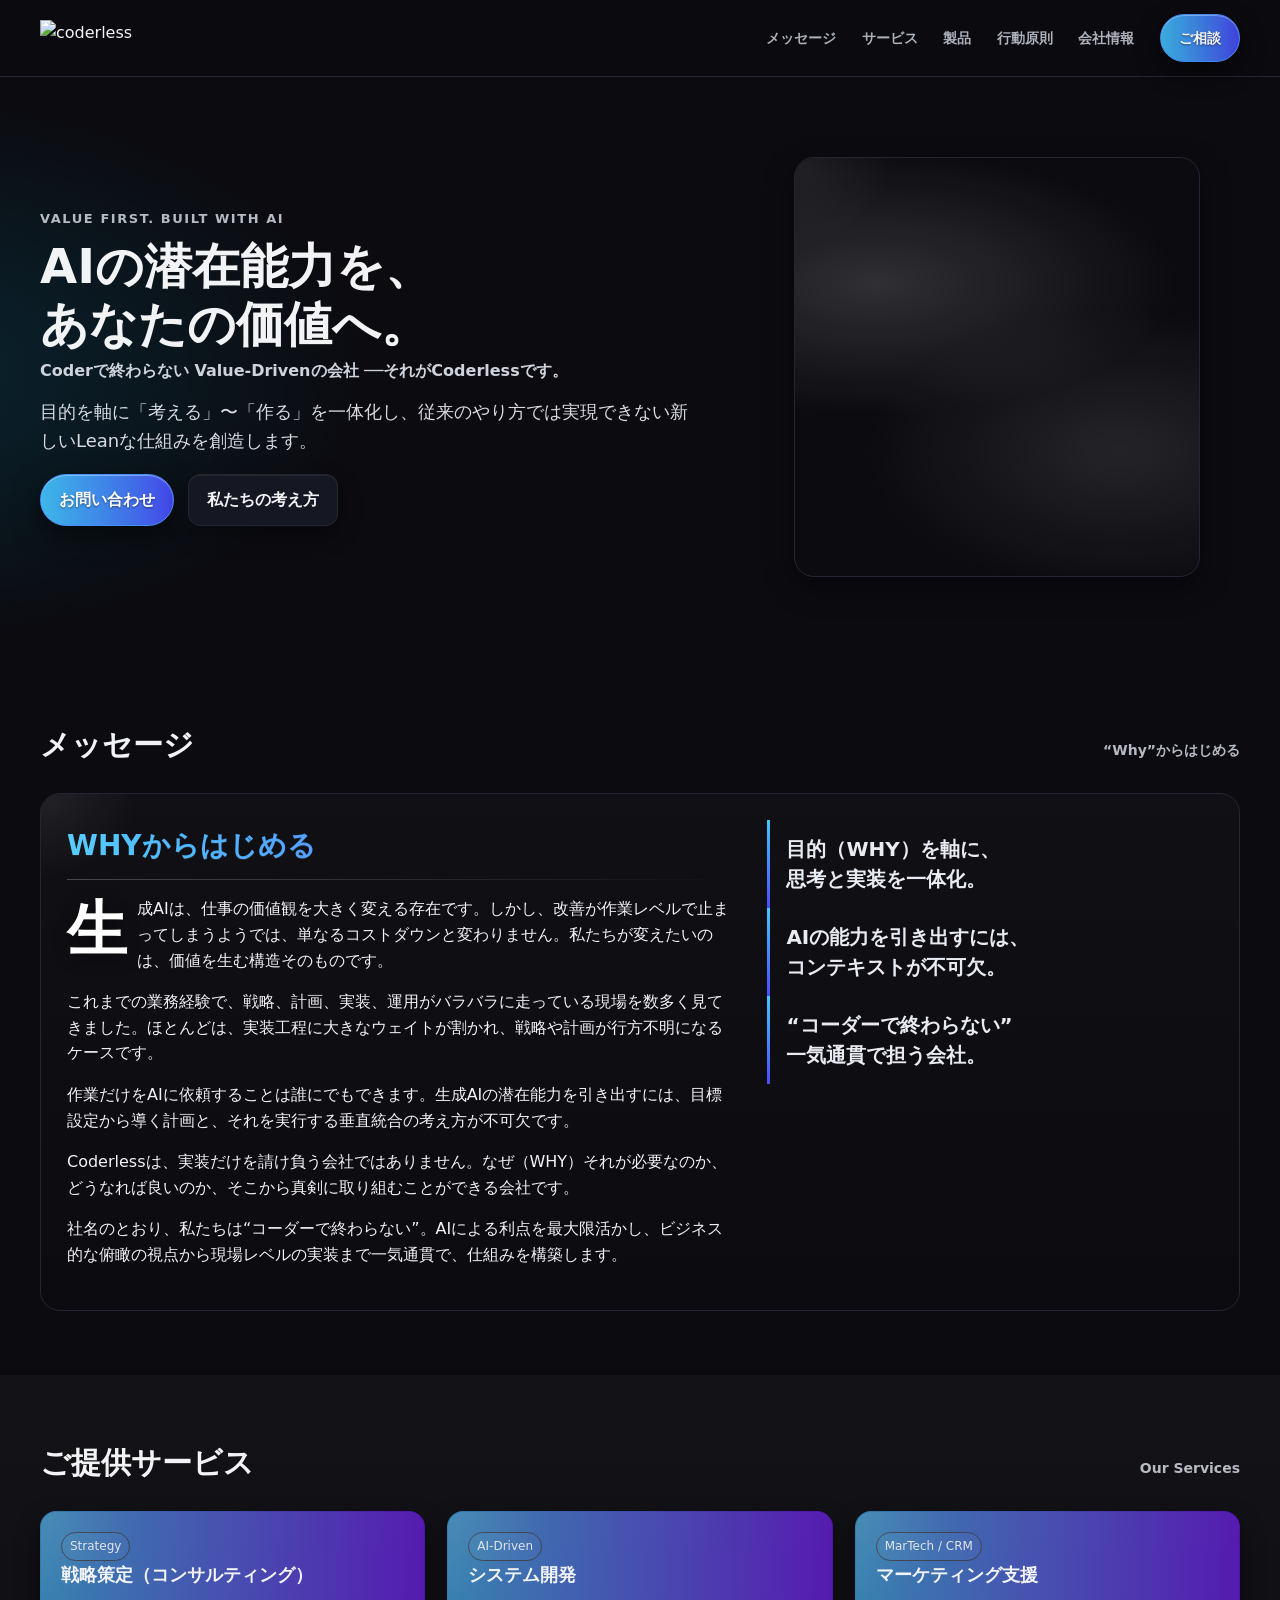
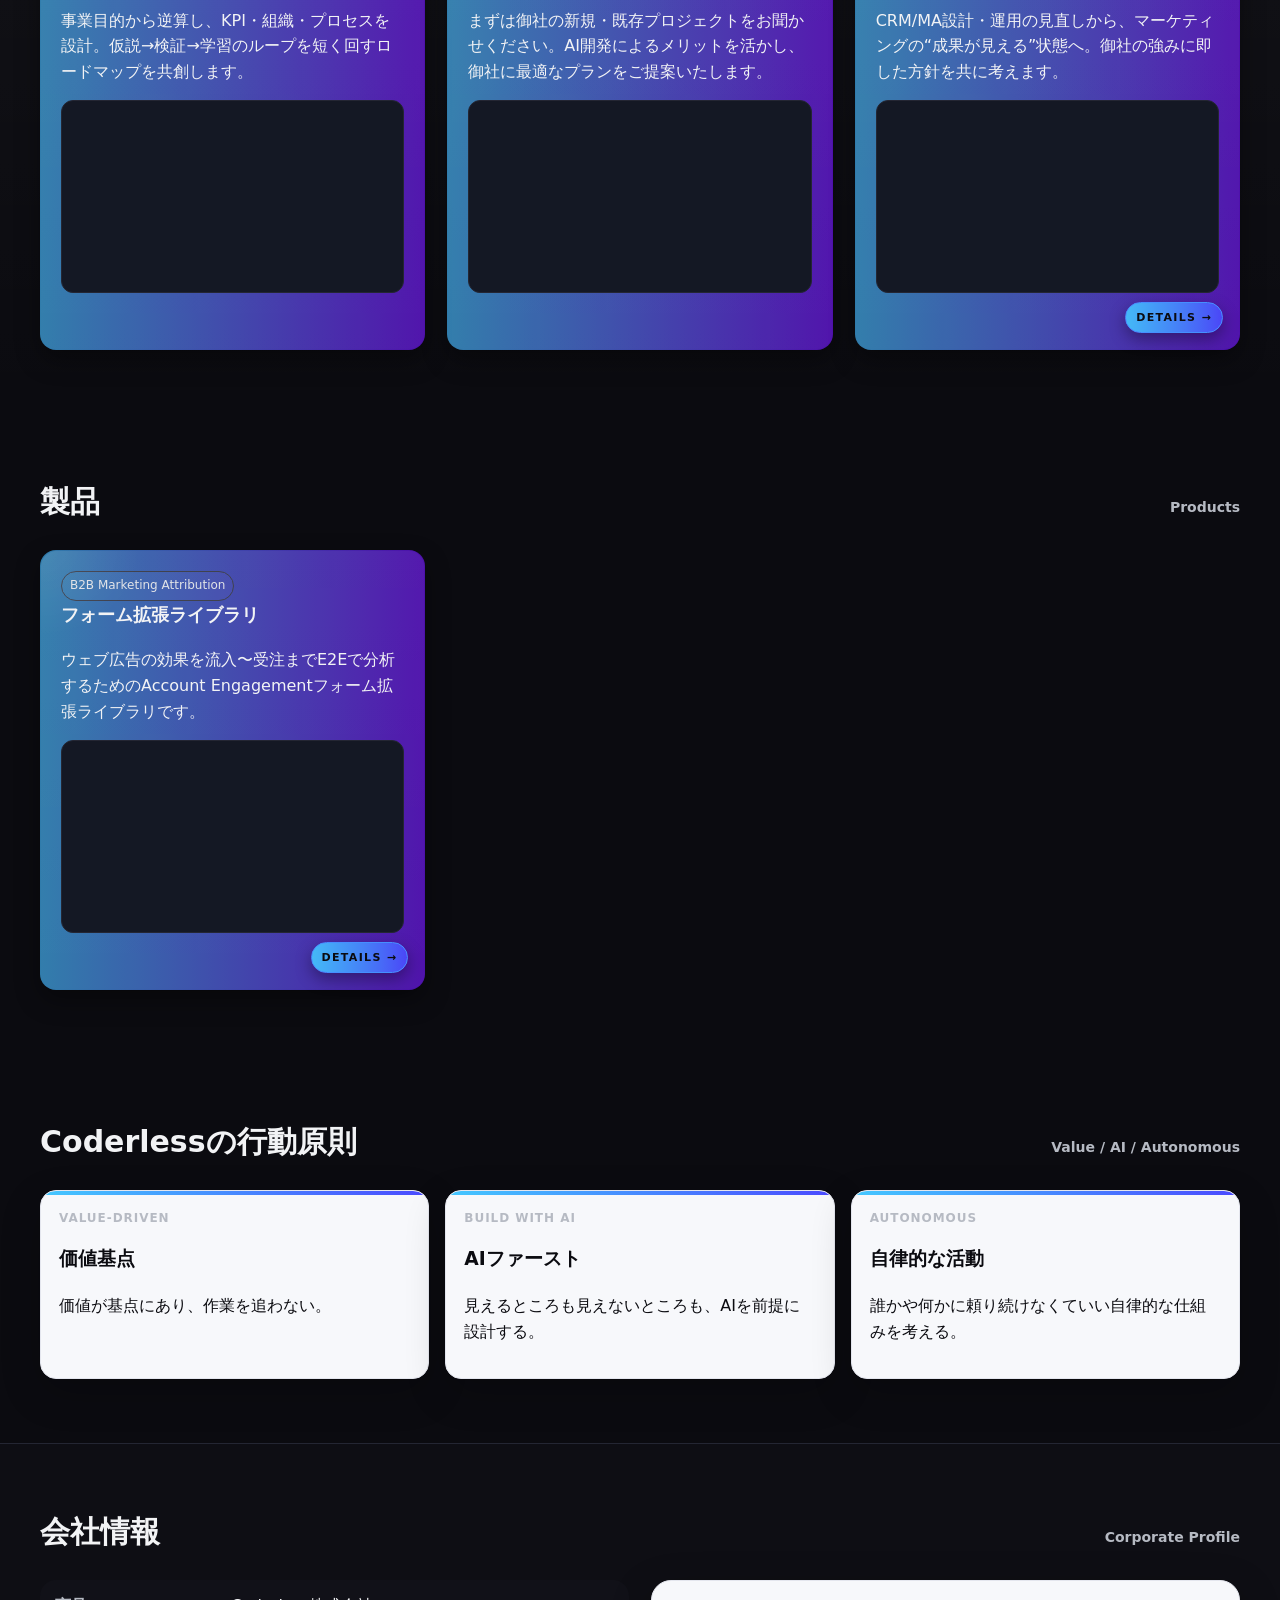
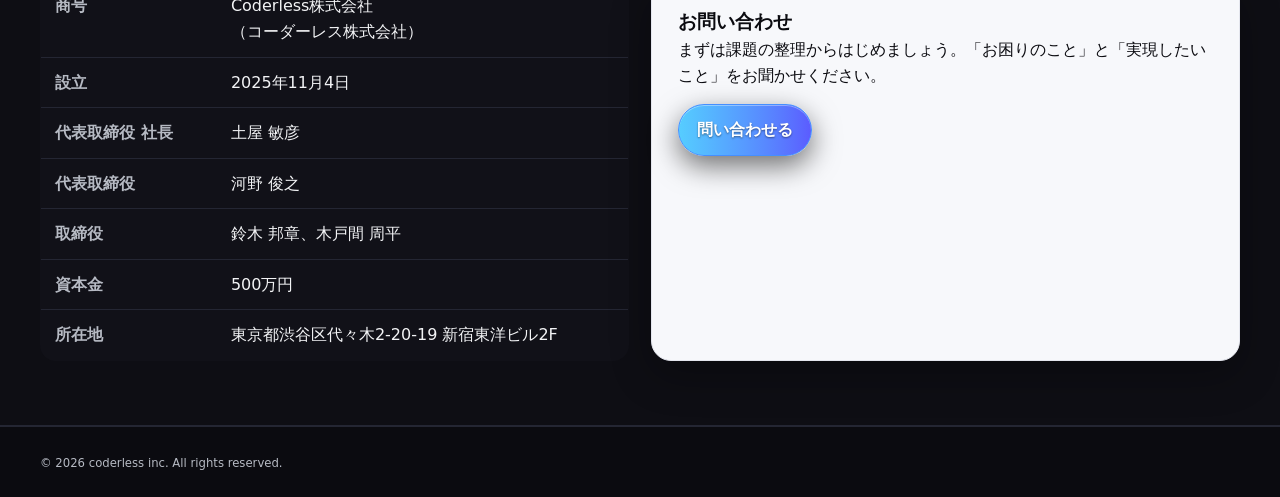
==== commit 9a5cfba2: "cms: update public_html/index.html" ====
--- a/public_html/index.html
+++ b/public_html/index.html
@@ -46,7 +46,7 @@
     </defs>
   </svg>
      
-<script data-cms-disabled="1" type="text/plain">
+<script ="">
   {
     "@context": "https://schema.org",
     "@type": "Organization",
@@ -109,7 +109,7 @@
     <section id="top" class="hero">
       <div class="container hero-grid">
         <div class="readable">
-          <div class="eyebrow" data-edit-id="heroEyebrow">Value First. Built with 'AI'</div>
+          <div class="eyebrow" data-edit-id="heroEyebrow">Value First. Built with AI</div>
           <h1>
             <span data-edit-id="heroTitle">AIの潜在能力を、<br>あなたの価値へ。</span><br>
             <small style="display:block;margin-top:8px;color:#cfd3dc;font-size: clamp(14px,1.8vw,16px);" data-edit-id="heroSubtitle">Coderで終わらない Value-Drivenの会社 <strong>──それがCoderless</strong>です。</small>
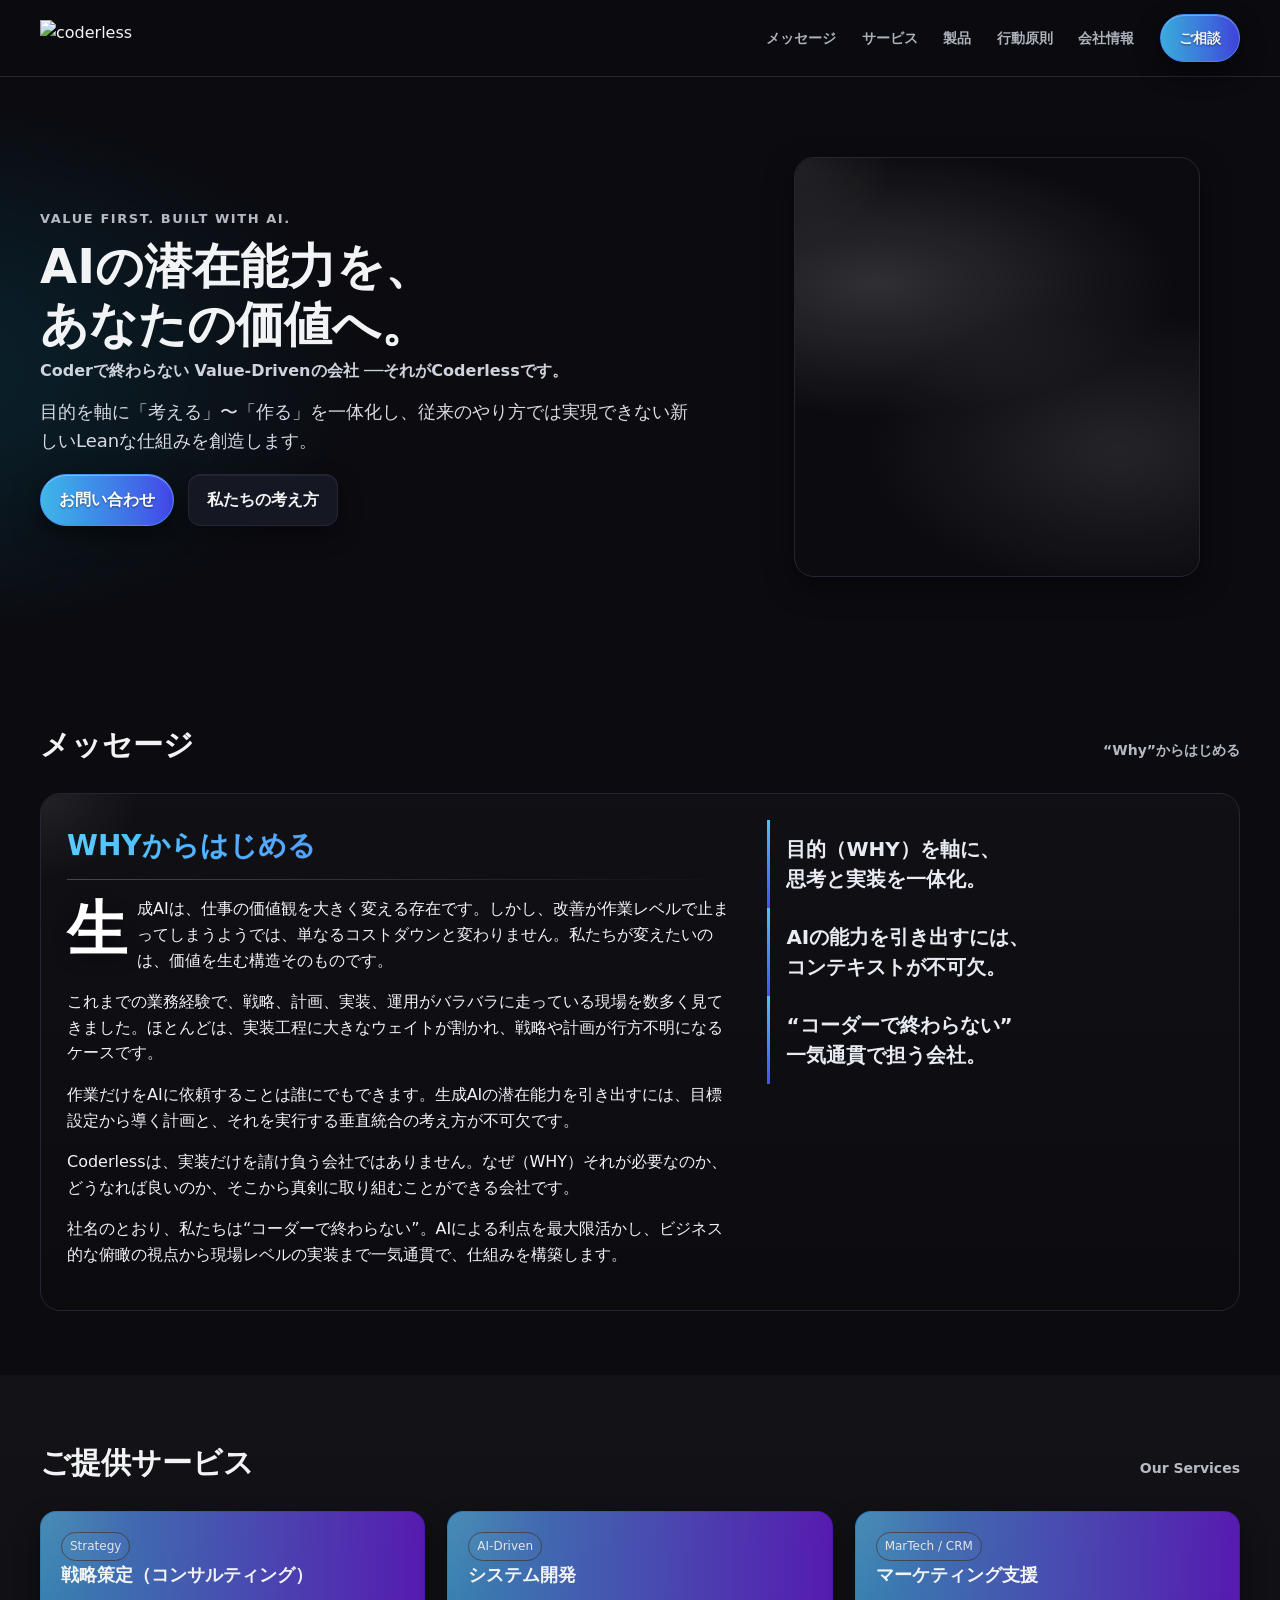
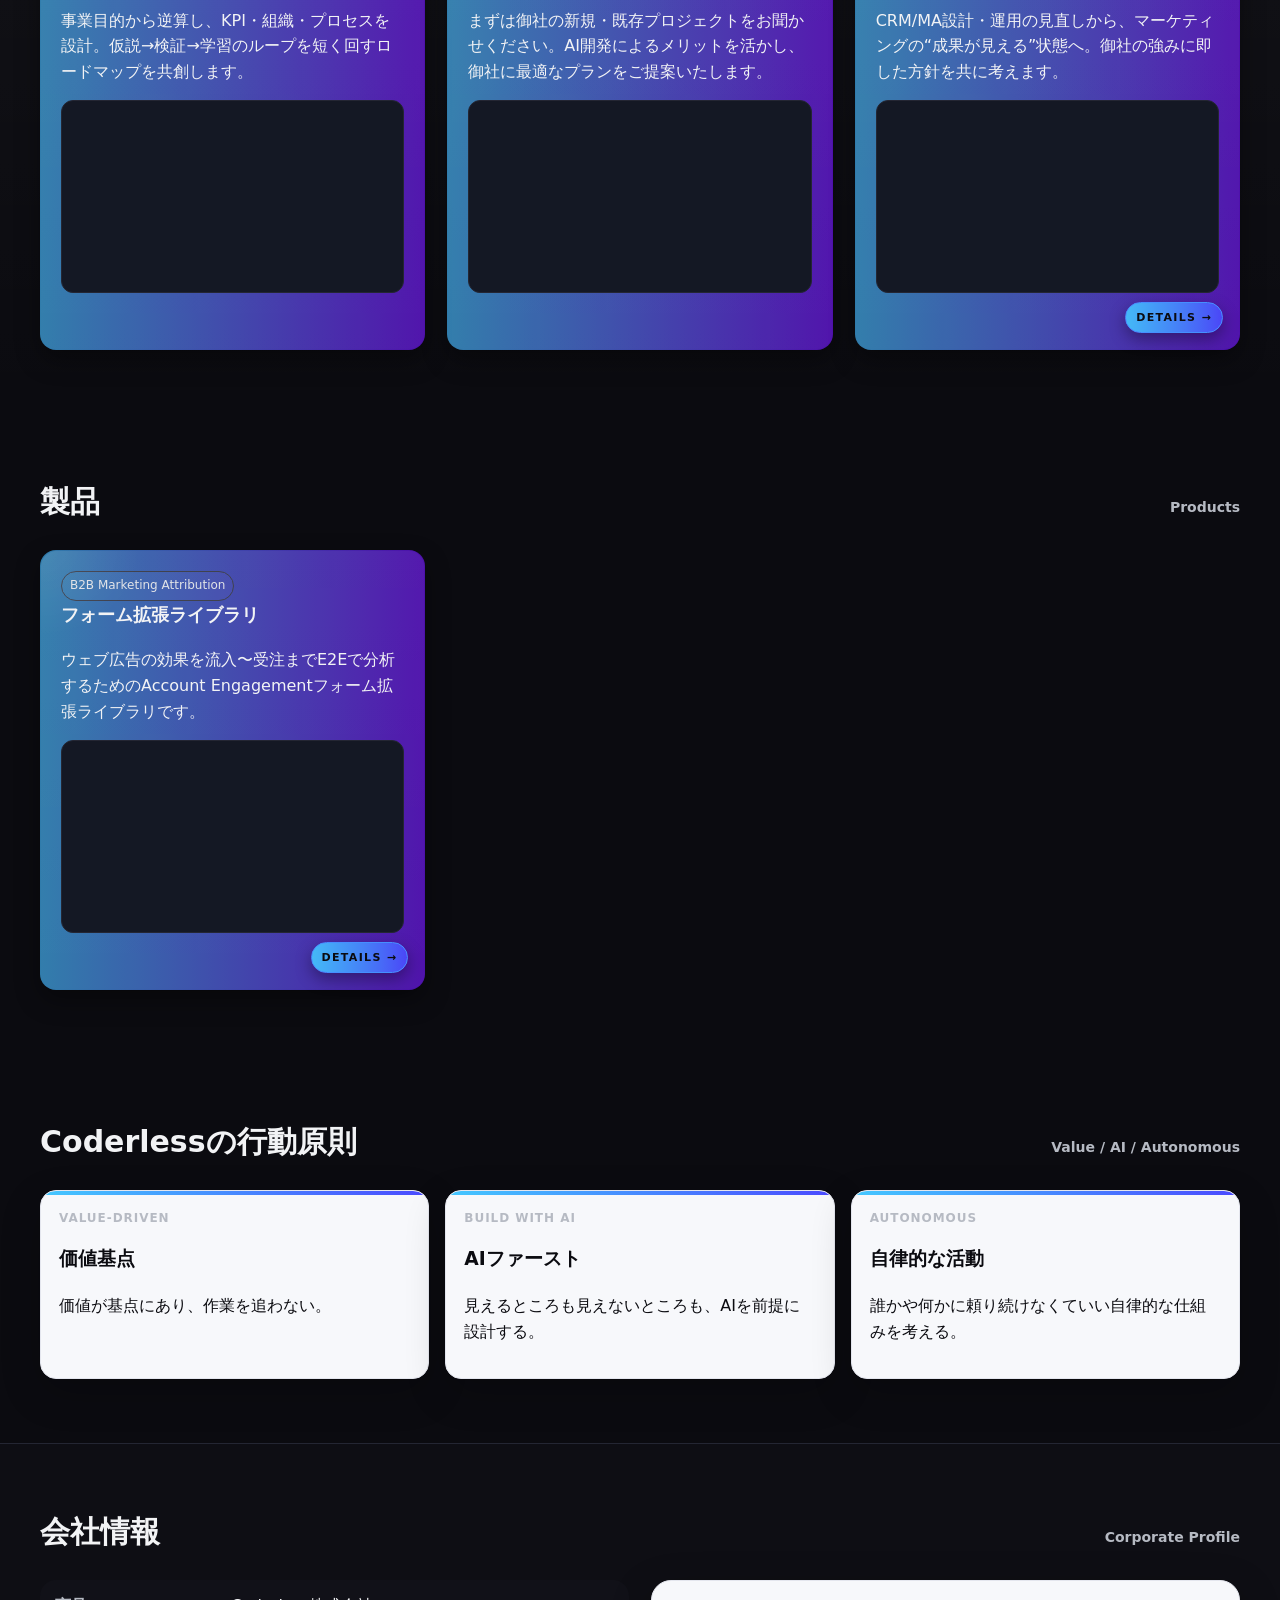
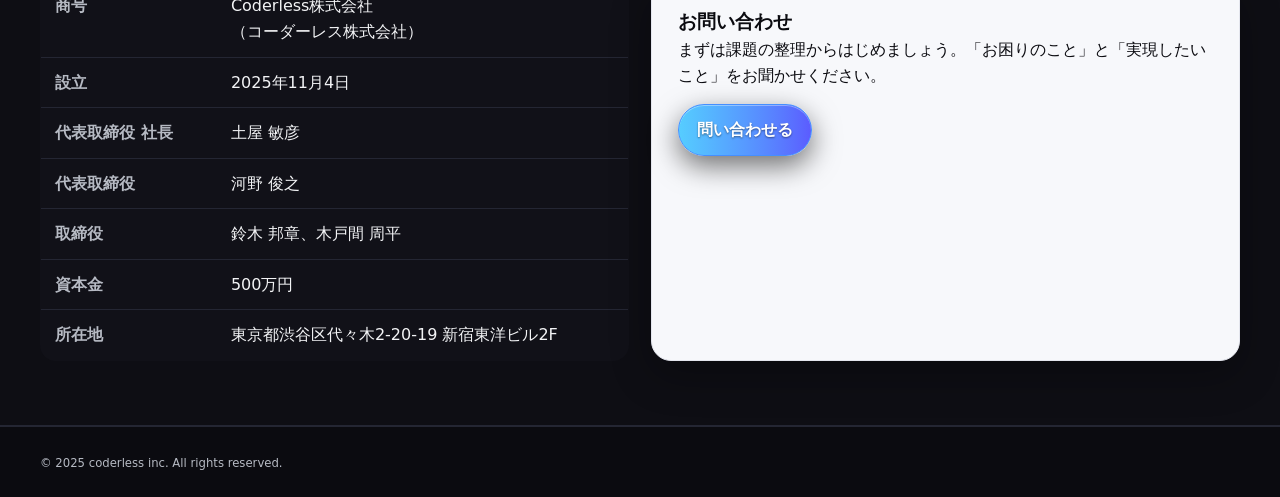
==== commit 4c0c5446: "cms: update public_html/index.html" ====
--- a/public_html/index.html
+++ b/public_html/index.html
@@ -1,52 +1,54 @@
-<!DOCTYPE html><html lang="ja" dir="ltr"><head>
+<!doctype html>
+<html lang="ja" dir="ltr">
+<head>
   <!-- Google Tag Manager -->
-<script async="" src="https://www.googletagmanager.com/gtm.js?id=GTM-NRD2DB9B"></script><script async="" src="https://www.googletagmanager.com/gtm.js?id=GTM-NRD2DB9B"></script><script async="" src="https://www.googletagmanager.com/gtm.js?id=GTM-NRD2DB9B"></script><script async="" src="https://www.googletagmanager.com/gtm.js?id=GTM-NRD2DB9B"></script><script data-cms-disabled="1" type="text/plain">(function(w,d,s,l,i){w[l]=w[l]||[];w[l].push({'gtm.start':
+<script>(function(w,d,s,l,i){w[l]=w[l]||[];w[l].push({'gtm.start':
 new Date().getTime(),event:'gtm.js'});var f=d.getElementsByTagName(s)[0],
 j=d.createElement(s),dl=l!='dataLayer'?'&l='+l:'';j.async=true;j.src=
 'https://www.googletagmanager.com/gtm.js?id='+i+dl;f.parentNode.insertBefore(j,f);
 })(window,document,'script','dataLayer','GTM-NRD2DB9B');</script>
 <!-- End Google Tag Manager -->
-  <meta charset="utf-8">
-  <meta name="viewport" content="width=device-width, initial-scale=1">
+  <meta charset="utf-8" />
+  <meta name="viewport" content="width=device-width, initial-scale=1" />
     <link rel="preconnect" href="https://source.unsplash.com">
   <link rel="preconnect" href="https://images.unsplash.com">
   <link rel="preload" as="image" href="https://source.unsplash.com/1600x900/?ai,technology">
 <title>coderless inc. | Value First. Built with AI.</title>
-  <meta name="description" content="AIの潜在能力を引き出し、身近な価値へと転換する。coderlessは、価値基点でAIと人の協働を設計し、戦略から実装までを一気通貫で支援します。">
+  <meta name="description" content="AIの潜在能力を引き出し、身近な価値へと転換する。coderlessは、価値基点でAIと人の協働を設計し、戦略から実装までを一気通貫で支援します。" />
   <meta name="color-scheme" content="dark light">
-  <meta property="og:title" content="coderless inc. | Value First. Built with AI.">
-  <meta property="og:description" content="AIの潜在能力を引き出し、身近な価値へと転換する。">
-  <meta property="og:type" content="website">
-  <meta property="og:url" content="https://www.coderless.co.jp/">
-  <meta property="og:image" content="https://www.coderless.co.jp/assets/ogp.png">
-  <meta name="twitter:card" content="summary_large_image">
+  <meta property="og:title" content="coderless inc. | Value First. Built with AI." />
+  <meta property="og:description" content="AIの潜在能力を引き出し、身近な価値へと転換する。" />
+  <meta property="og:type" content="website" />
+  <meta property="og:url" content="https://www.coderless.co.jp/" />
+  <meta property="og:image" content="https://www.coderless.co.jp/assets/ogp.png" />
+  <meta name="twitter:card" content="summary_large_image" />
   <link rel="canonical" href="https://www.coderless.co.jp/">
   <!-- 画像は後日差し替え。運用を軽くするため単一HTML。 -->
-  <link rel="stylesheet" href="./assets/styles.css">
+  <link rel="stylesheet" href="assets/styles.css" />
 
   <!-- SVG defs: brand gradient & white glow filter（ロゴ差し替え用） -->
-  </head><body><svg width="0" height="0" aria-hidden="true" focusable="false" style="position:absolute;left:-9999px;">
+  <svg width="0" height="0" aria-hidden="true" focusable="false" style="position:absolute;left:-9999px;">
     <defs>
       <linearGradient id="neonGrad" x1="0%" y1="0%" x2="100%" y2="0%">
-        <stop offset="0%" stop-color="#00C8FF"></stop>
-        <stop offset="100%" stop-color="#7A00FF"></stop>
+        <stop offset="0%" stop-color="#00C8FF"/>
+        <stop offset="100%" stop-color="#7A00FF"/>
       </linearGradient>
       <!-- 白い光彩（glow）: 黒ブラーではなく明るい外側光を想定 -->
       <filter id="whiteGlow" x="-50%" y="-50%" width="200%" height="200%">
-        <feGaussianBlur in="SourceGraphic" stdDeviation="5" result="blur"></feGaussianBlur>
-        <feColorMatrix in="blur" type="matrix" values="1 0 0 0 0
+        <feGaussianBlur in="SourceGraphic" stdDeviation="5" result="blur"/>
+        <feColorMatrix in="blur" type="matrix"
+          values="1 0 0 0 0
                   0 1 0 0 0
                   0 0 1 0 0
-                  0 0 0 1 0" result="colored"></feColorMatrix>
+                  0 0 0 1 0" result="colored"/>
         <feMerge>
-          <feMergeNode in="colored"></feMergeNode>
-          <feMergeNode in="SourceGraphic"></feMergeNode>
+          <feMergeNode in="colored"/>
+          <feMergeNode in="SourceGraphic"/>
         </feMerge>
       </filter>
     </defs>
   </svg>
-     
-<script ="">
+  <script type="application/ld+json">
   {
     "@context": "https://schema.org",
     "@type": "Organization",
@@ -62,10 +64,9 @@
     }
   }
   </script>
-
-
-
-
+</head>
+
+<body>
   <!-- Google Tag Manager (noscript) -->
   <noscript><iframe src="https://www.googletagmanager.com/ns.html?id=GTM-NRD2DB9B"
   height="0" width="0" style="display:none;visibility:hidden"></iframe></noscript>
@@ -75,18 +76,18 @@
   <header class="site-header" data-nav-open="false">
     <div class="container header-inner">
       <a href="#top" class="brand" aria-label="coderless home">
-        <img class="brand-svg" src="https://www.coderless.co.jp/assets/coderless_logo.svg" alt="coderless">
+        <img class="brand-svg" src="https://www.coderless.co.jp/assets/coderless_logo.svg" alt="coderless" />
       </a>
 
       <button class="nav-toggle" aria-expanded="false" aria-controls="site-nav" aria-label="メニューを開閉">
         <span class="sr-only">メニュー</span>
         <svg class="icon-bars" width="24" height="24" viewBox="0 0 24 24" aria-hidden="true">
-          <rect x="3" y="6" width="18" height="2" rx="1"></rect>
-          <rect x="3" y="11" width="18" height="2" rx="1"></rect>
-          <rect x="3" y="16" width="18" height="2" rx="1"></rect>
+          <rect x="3" y="6" width="18" height="2" rx="1"/>
+          <rect x="3" y="11" width="18" height="2" rx="1"/>
+          <rect x="3" y="16" width="18" height="2" rx="1"/>
         </svg>
         <svg class="icon-x" width="24" height="24" viewBox="0 0 24 24" aria-hidden="true">
-          <path d="M5 5 L19 19 M19 5 L5 19" stroke="currentColor" stroke-width="2" stroke-linecap="round"></path>
+          <path d="M5 5 L19 19 M19 5 L5 19" stroke="currentColor" stroke-width="2" stroke-linecap="round"/>
         </svg>
       </button>
 
@@ -101,7 +102,7 @@
         </ul>
       </nav>
     </div>
-    <div class="nav-backdrop" hidden=""></div>
+    <div class="nav-backdrop" hidden></div>
   </header>
 
   <main id="main">
@@ -109,9 +110,9 @@
     <section id="top" class="hero">
       <div class="container hero-grid">
         <div class="readable">
-          <div class="eyebrow" data-edit-id="heroEyebrow">Value First. Built with AI</div>
+          <div class="eyebrow" data-edit-id="heroEyebrow">Value First. Built with AI.</div>
           <h1>
-            <span data-edit-id="heroTitle">AIの潜在能力を、<br>あなたの価値へ。</span><br>
+            <span data-edit-id="heroTitle">AIの潜在能力を、<br>あなたの価値へ。</span><br/>
             <small style="display:block;margin-top:8px;color:#cfd3dc;font-size: clamp(14px,1.8vw,16px);" data-edit-id="heroSubtitle">Coderで終わらない Value-Drivenの会社 <strong>──それがCoderless</strong>です。</small>
           </h1>
           <p class="lead" data-edit-id="heroLead">目的を軸に<span style="font-size: clamp(16px, 2.2vw, 18px);">「考える」〜「作る」を一体化し、</span><span style="font-size: clamp(16px, 2.2vw, 18px);">従来のやり方では実現できない新しいLeanな仕組みを創造し</span><span style="font-size: clamp(16px, 2.2vw, 18px);">ます。</span></p>
@@ -175,7 +176,7 @@
             <h3 data-edit-id="service3Title">マーケティング支援</h3>
             <p data-edit-id="service3Desc">CRM/MA設計・運用の見直しから、マーケティングの“成果が見える”状態へ。御社の強みに即した方針を共に考えます。</p>
             <div class="card-link-cta" aria-hidden="true">DETAILS</div>
-            <div class="media photo1" aria-hidden="true" style="background-image: url('https://images.unsplash.com/photo-1556761175-5973dc0f32e7?auto=format&amp;fit=crop&amp;w=800&amp;q=80');"></div>
+            <div class="media photo1" aria-hidden="true" style="background-image: url('https://images.unsplash.com/photo-1556761175-5973dc0f32e7?auto=format&fit=crop&w=800&q=80');"></div>
           </a>
         </div>
       </div>
@@ -283,18 +284,11 @@
 
   <footer>
     <div class="container" role="contentinfo">
-      <small data-edit-id="footerCopyright">© 2026 coderless inc. All rights reserved.</small>
+      <small data-edit-id="footerCopyright">© 2025 coderless inc. All rights reserved.</small>
     </div>
   </footer>
 
-  
+  <script src="assets/scripts.js"></script>
     
-  <script ="" src="./assets/scripts.js"></script>
-  
-     
-<script ="">document.addEventListener('click',function(e){var a=e.target.closest('a');if(a){e.preventDefault();e.stopPropagation()}},true)</script>
- 
-<script ="">document.addEventListener('click',function(e){var a=e.target.closest('a');if(a){e.preventDefault();e.stopPropagation()}},true)</script><script ="">document.addEventListener('click',function(e){var a=e.target.closest('a');if(a){e.preventDefault();e.stopPropagation()}},true)</script><script ="">document.addEventListener('click',function(e){var a=e.target.closest('a');if(a){e.preventDefault();e.stopPropagation()}},true)</script>
-
-
-</body></html>+</body>
+</html>
